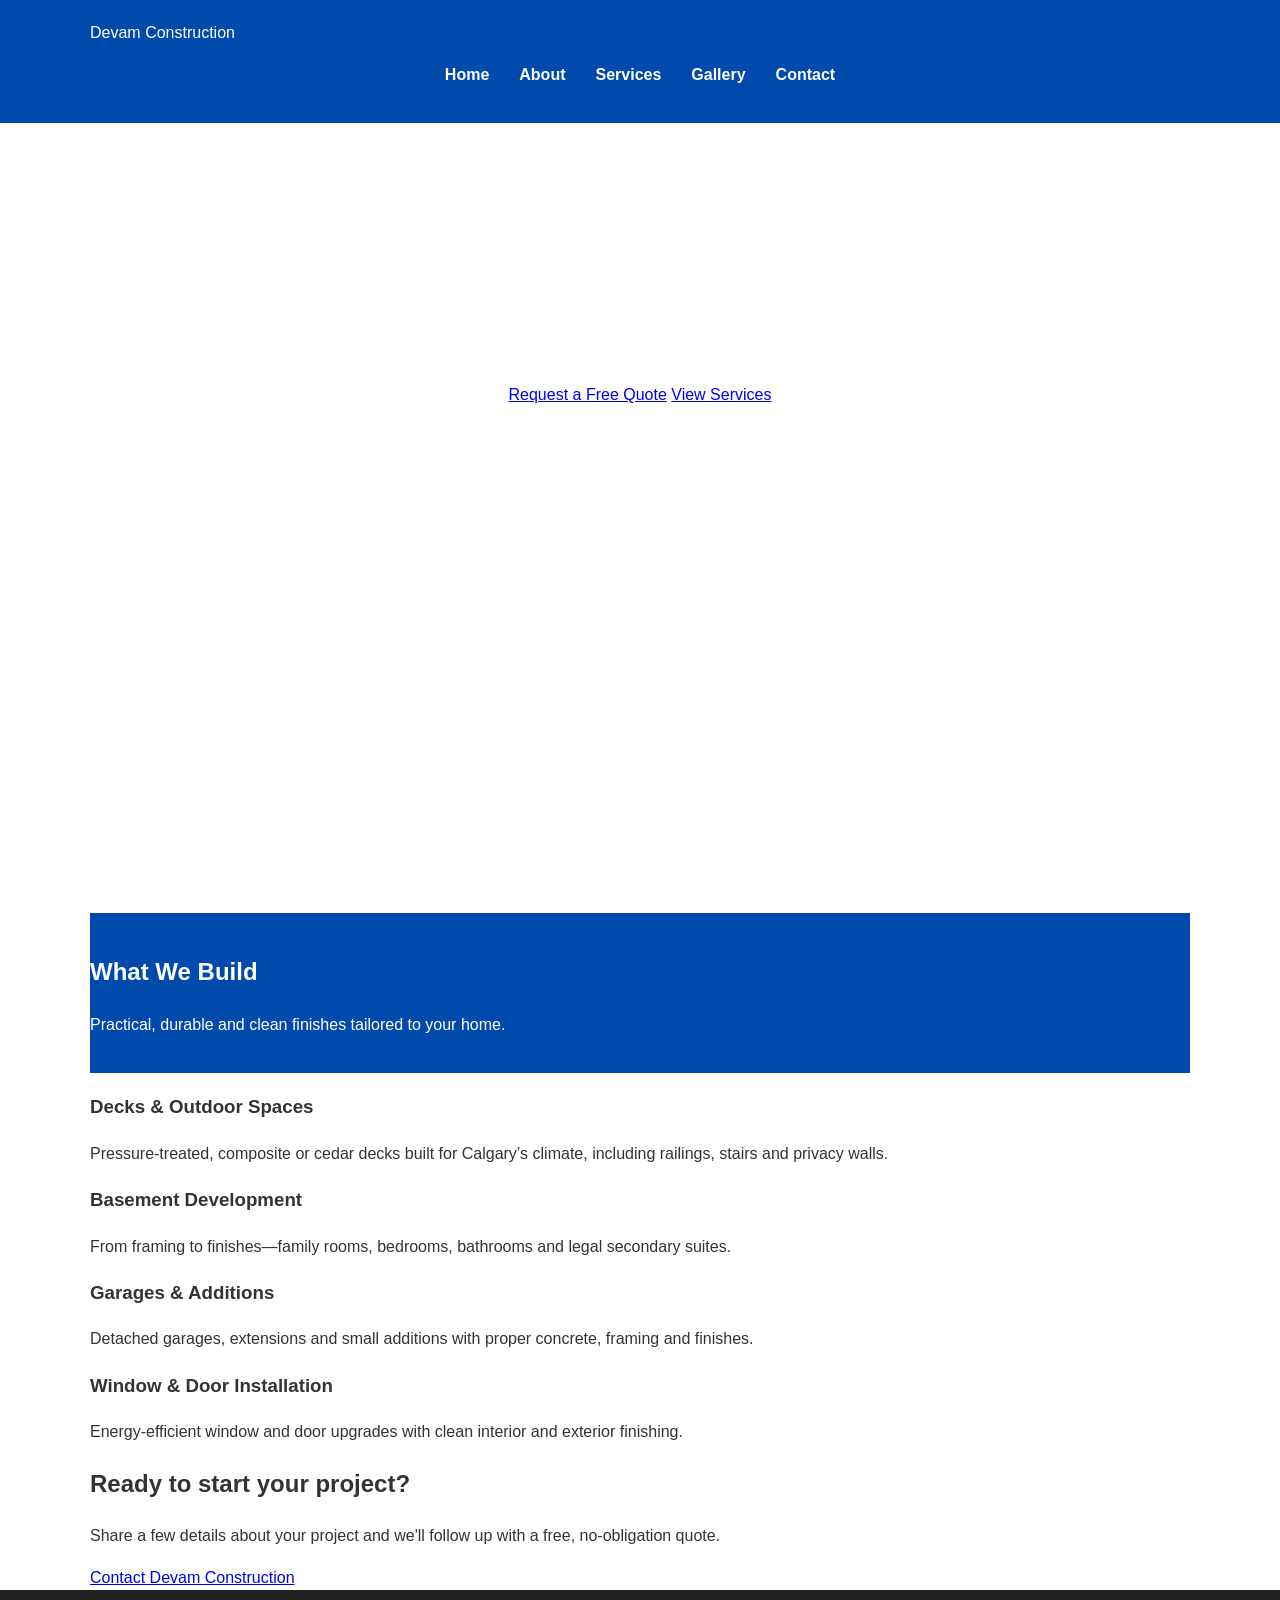
==== docs/index.html @ 0bba7be3 "Update index.html" ====
<!DOCTYPE html>
<html lang="en">
<head>
    <meta charset="UTF-8">
    <meta name="viewport" content="width=device-width, initial-scale=1.0">
    <title>Devam Construction - Calgary Renovations</title>
    <link rel="stylesheet" href="style.css">
</head>
<body>
<header class="site-header">
    <div class="container nav-container">
        <div class="logo">
            <span class="logo-main">Devam</span>
            <span class="logo-sub">Construction</span>
        </div>
        <nav>
            <ul class="nav-links">
                <li><a href="index.html" class="active">Home</a></li>
                <li><a href="about/index.html">About</a></li>
                <li><a href="services/index.html">Services</a></li>
                <li><a href="gallery.html">Gallery</a></li>
                <li><a href="contact.html" class="btn-nav">Contact</a></li>
            </ul>
        </nav>
    </div>
</header>

<main>
    <!-- Hero -->
    <section class="hero">
        <div class="container hero-grid">
            <div class="hero-text">
                <h1>Quality Construction & Renovations in Calgary</h1>
                <p>
                    Devam Construction is a Calgary-based team of skilled professionals
                    specializing in decks, garages, basements, window installation and
                    full home renovations.
                </p>
                <div class="hero-actions">
                    <a href="contact.html" class="btn-primary">Request a Free Quote</a>
                    <a href="services/index.html" class="btn-secondary">View Services</a>
                </div>
                <ul class="hero-highlights">
                    <li>Licensed & insured</li>
                    <li>Residential & light commercial</li>
                    <li>Serving Calgary and surrounding areas</li>
                </ul>
            </div>
            <div class="hero-card">
                <h2>Calgary Renovation Specialists</h2>
                <p>
                    From concept to completion, we focus on workmanship, clear
                    communication and clean job sites.
                </p>
                <div class="hero-stat-row">
                    <div class="hero-stat">
                        <span class="stat-number">10+</span>
                        <span class="stat-label">Years experience*</span>
                    </div>
                    <div class="hero-stat">
                        <span class="stat-number">Decks</span>
                        <span class="stat-label">Custom builds</span>
                    </div>
                    <div class="hero-stat">
                        <span class="stat-number">Basements</span>
                        <span class="stat-label">Finished & legal suites</span>
                    </div>
                </div>
                <p class="hero-note">*Combined team experience</p>
            </div>
        </div>
    </section>

    <!-- Services preview -->
    <section class="section">
        <div class="container">
            <header class="section-header">
                <h2>What We Build</h2>
                <p>Practical, durable and clean finishes tailored to your home.</p>
            </header>

            <div class="card-grid">
                <article class="card">
                    <h3>Decks & Outdoor Spaces</h3>
                    <p>
                        Pressure-treated, composite or cedar decks built for Calgary’s
                        climate, including railings, stairs and privacy walls.
                    </p>
                </article>

                <article class="card">
                    <h3>Basement Development</h3>
                    <p>
                        From framing to finishes—family rooms, bedrooms, bathrooms and
                        legal secondary suites.
                    </p>
                </article>

                <article class="card">
                    <h3>Garages & Additions</h3>
                    <p>
                        Detached garages, extensions and small additions with proper
                        concrete, framing and finishes.
                    </p>
                </article>

                <article class="card">
                    <h3>Window & Door Installation</h3>
                    <p>
                        Energy-efficient window and door upgrades with clean interior and
                        exterior finishing.
                    </p>
                </article>
            </div>
        </div>
    </section>

    <!-- Call to action -->
    <section class="section section-accent">
        <div class="container cta-row">
            <div>
                <h2>Ready to start your project?</h2>
                <p>
                    Share a few details about your project and we&apos;ll follow up with
                    a free, no-obligation quote.
                </p>
            </div>
            <a href="contact.html" class="btn-primary">Contact Devam Construction</a>
        </div>
    </section>
</main>

<footer class="site-footer">
    <div class="container footer-gri
---- docs/style.css ----
/* General styles */
body {
    font-family: Arial, sans-serif;
    margin: 0;
    padding: 0;
    line-height: 1.6;
    color: #333;
}

.container {
    width: 90%;
    max-width: 1100px;
    margin: 0 auto;
}

/* Header */
header {
    background: #004aad;
    color: white;
    padding: 20px 0;
}

header h1 {
    margin: 0;
    text-align: center;
}

nav ul {
    list-style: none;
    display: flex;
    justify-content: center;
    padding: 0;
}

nav ul li {
    margin: 0 15px;
}

nav ul li a {
    color: white;
    text-decoration: none;
    font-weight: bold;
}

nav ul li a:hover {
    text-decoration: underline;
}

/* Hero Section */
.hero {
    background: url('https://images.unsplash.com/photo-1598887142487-d7e34c3c1c25?auto=format&fit=crop&w=1470&q=80') no-repeat center center/cover;
    color: white;
    padding: 100px 0;
    text-align: center;
}

.hero h2 {
    font-size: 2.5em;
    margin-bottom: 20px;
}

.hero p {
    font-size: 1.2em;
}

/* Services */
.services {
    background: #f4f4f4;
    padding: 60px 0;
}

.services h2 {
    text-align: center;
    margin-bottom: 40px;
}

.service-list {
    display: grid;
    grid-template-columns: repeat(auto-fit, minmax(220px, 1fr));
    gap: 20px;
}

.service {
    background: white;
    padding: 20px;
    border-radius: 5px;
    text-align: center;
    box-shadow: 0px 3px 6px rgba(0,0,0,0.1);
}

/* About */
.about {
    padding: 60px 0;
}

.about h2 {
    text-align: center;
    margin-bottom: 20px;
}

.about p {
    text-align: center;
    max-width: 800px;
    margin: 0 auto;
}

/* Contact */
.contact {
    background: #004aad;
    color: white;
    padding: 60px 0;
    text-align: center;
}

.contact h2 {
    margin-bottom: 20px;
}

/* Footer */
footer {
    background: #222;
    color: white;
    text-align: center;
    padding: 20px 0;
}

/* Responsive */
@media(max-width: 768px){
    nav ul {
        flex-direction: column;
    }

    .hero h2 {
        font-size: 2em;
    }
}/* ===== Gallery Slider ===== */
.slider {
    position: relative;
    max-width: 900px;
    margin: 20px auto 40px;
    overflow: hidden;
    border-radius: 10px;
    box-shadow: 0 4px 12px rgba(0,0,0,0.1);
    background: #000;
}

.slides {
    position: relative;
}

.slide {
    display: none;
    text-align: center;
}

.slide.active {
    display: block;
}

.slide img {
    width: 100%;
    height: auto;
    display: block;
}

.caption {
    padding: 10px 15px 15px;
    background: #fff;
    font-size: 0.95rem;
}

.slider-btn {
    position: absolute;
    top: 50%;
    transform: translateY(-50%);
    border: none;
    background: rgba(0,0,0,0.4);
    color: #fff;
    font-size: 24px;
    padding: 8px 12px;
    cursor: pointer;
    border-radius: 50%;
}

.slider-btn:hover {
    background: rgba(0,0,0,0.7);
}

.slider-btn.prev {
    left: 10px;
}

.slider-btn.next {
    right: 10px;
}

.slider-dots {
    text-align: center;
    margin-top: 12px;
}

.dot {
    display: inline-block;
    width: 10px;
    height: 10px;
    margin: 0 4px;
    border-radius: 50%;
    background: #ccc;
    cursor: pointer;
}

.dot.active {
    background: #333;
}
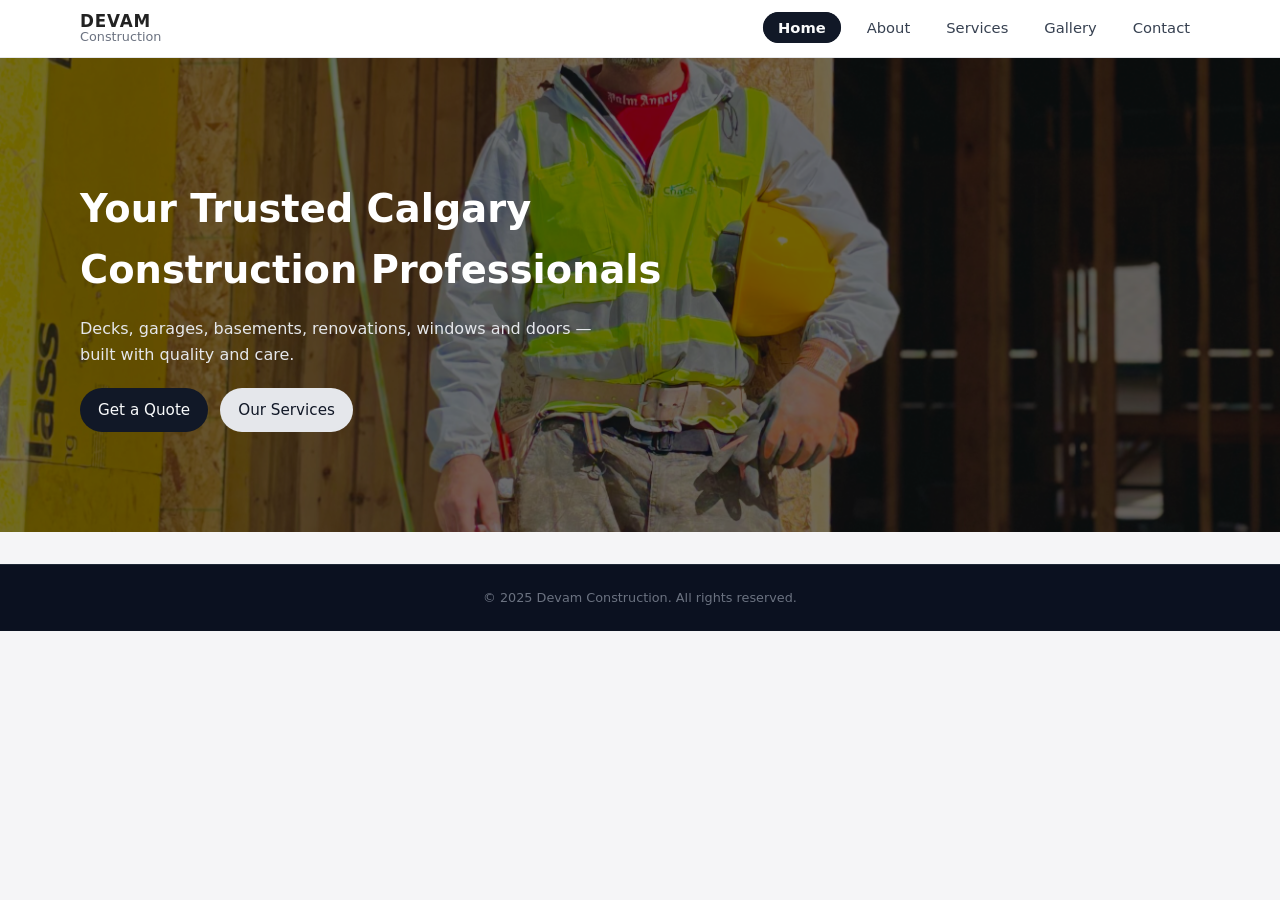
==== commit 9c150f91: "Update index.html" ====
--- a/docs/index.html
+++ b/docs/index.html
@@ -3,132 +3,55 @@
 <head>
     <meta charset="UTF-8">
     <meta name="viewport" content="width=device-width, initial-scale=1.0">
-    <title>Devam Construction - Calgary Renovations</title>
+    <title>Devam Construction | Decks, Garages, Basements & Renovations in Calgary</title>
+
+    <meta name="title" content="Devam Construction | Decks, Garages, Basements & Renovations in Calgary">
+    <meta name="description" content="Devam Construction offers professional deck building, garage construction, basement development, home renovations, and window installations in Calgary, Alberta. Quality workmanship you can trust.">
+    <meta name="keywords" content="construction Calgary, deck builder Calgary, garage builder Calgary, basement development Calgary, home renovation Calgary, window installation Calgary">
+    <meta name="author" content="Devam Construction">
+
     <link rel="stylesheet" href="style.css">
 </head>
+
 <body>
+
 <header class="site-header">
     <div class="container nav-container">
         <div class="logo">
             <span class="logo-main">Devam</span>
             <span class="logo-sub">Construction</span>
         </div>
+
         <nav>
             <ul class="nav-links">
-                <li><a href="index.html" class="active">Home</a></li>
+                <li><a href="index.html" class="active btn-nav">Home</a></li>
                 <li><a href="about/index.html">About</a></li>
                 <li><a href="services/index.html">Services</a></li>
                 <li><a href="gallery.html">Gallery</a></li>
-                <li><a href="contact.html" class="btn-nav">Contact</a></li>
+                <li><a href="contact.html">Contact</a></li>
             </ul>
         </nav>
     </div>
 </header>
 
-<main>
-    <!-- Hero -->
-    <section class="hero">
-        <div class="container hero-grid">
-            <div class="hero-text">
-                <h1>Quality Construction & Renovations in Calgary</h1>
-                <p>
-                    Devam Construction is a Calgary-based team of skilled professionals
-                    specializing in decks, garages, basements, window installation and
-                    full home renovations.
-                </p>
-                <div class="hero-actions">
-                    <a href="contact.html" class="btn-primary">Request a Free Quote</a>
-                    <a href="services/index.html" class="btn-secondary">View Services</a>
-                </div>
-                <ul class="hero-highlights">
-                    <li>Licensed & insured</li>
-                    <li>Residential & light commercial</li>
-                    <li>Serving Calgary and surrounding areas</li>
-                </ul>
-            </div>
-            <div class="hero-card">
-                <h2>Calgary Renovation Specialists</h2>
-                <p>
-                    From concept to completion, we focus on workmanship, clear
-                    communication and clean job sites.
-                </p>
-                <div class="hero-stat-row">
-                    <div class="hero-stat">
-                        <span class="stat-number">10+</span>
-                        <span class="stat-label">Years experience*</span>
-                    </div>
-                    <div class="hero-stat">
-                        <span class="stat-number">Decks</span>
-                        <span class="stat-label">Custom builds</span>
-                    </div>
-                    <div class="hero-stat">
-                        <span class="stat-number">Basements</span>
-                        <span class="stat-label">Finished & legal suites</span>
-                    </div>
-                </div>
-                <p class="hero-note">*Combined team experience</p>
+<section class="hero">
+    <div class="container hero-grid">
+        <div class="hero-text">
+            <h1>Your Trusted Calgary Construction Professionals</h1>
+            <p>Decks, garages, basements, renovations, windows and doors — built with quality and care.</p>
+            <div class="hero-actions">
+                <a class="btn-primary" href="contact.html">Get a Quote</a>
+                <a class="btn-secondary" href="services/index.html">Our Services</a>
             </div>
         </div>
-    </section>
-
-    <!-- Services preview -->
-    <section class="section">
-        <div class="container">
-            <header class="section-header">
-                <h2>What We Build</h2>
-                <p>Practical, durable and clean finishes tailored to your home.</p>
-            </header>
-
-            <div class="card-grid">
-                <article class="card">
-                    <h3>Decks & Outdoor Spaces</h3>
-                    <p>
-                        Pressure-treated, composite or cedar decks built for Calgary’s
-                        climate, including railings, stairs and privacy walls.
-                    </p>
-                </article>
-
-                <article class="card">
-                    <h3>Basement Development</h3>
-                    <p>
-                        From framing to finishes—family rooms, bedrooms, bathrooms and
-                        legal secondary suites.
-                    </p>
-                </article>
-
-                <article class="card">
-                    <h3>Garages & Additions</h3>
-                    <p>
-                        Detached garages, extensions and small additions with proper
-                        concrete, framing and finishes.
-                    </p>
-                </article>
-
-                <article class="card">
-                    <h3>Window & Door Installation</h3>
-                    <p>
-                        Energy-efficient window and door upgrades with clean interior and
-                        exterior finishing.
-                    </p>
-                </article>
-            </div>
-        </div>
-    </section>
-
-    <!-- Call to action -->
-    <section class="section section-accent">
-        <div class="container cta-row">
-            <div>
-                <h2>Ready to start your project?</h2>
-                <p>
-                    Share a few details about your project and we&apos;ll follow up with
-                    a free, no-obligation quote.
-                </p>
-            </div>
-            <a href="contact.html" class="btn-primary">Contact Devam Construction</a>
-        </div>
-    </section>
-</main>
+    </div>
+</section>
 
 <footer class="site-footer">
-    <div class="container footer-gri
+    <div class="footer-bottom">
+        <p>&copy; 2025 Devam Construction. All rights reserved.</p>
+    </div>
+</footer>
+
+</body>
+</html>
--- a/docs/style.css
+++ b/docs/style.css
@@ -1,146 +1,409 @@
-/* General styles */
+/* ===== Base ===== */
+*,
+*::before,
+*::after {
+    box-sizing: border-box;
+}
+
 body {
-    font-family: Arial, sans-serif;
     margin: 0;
+    font-family: system-ui, -apple-system, BlinkMacSystemFont, "Segoe UI", sans-serif;
+    color: #222;
+    background: #f5f5f7;
+    line-height: 1.6;
+}
+
+img {
+    max-width: 100%;
+    display: block;
+}
+
+a {
+    color: inherit;
+    text-decoration: none;
+}
+
+h1, h2, h3, h4 {
+    margin-top: 0;
+    color: #111827;
+}
+
+/* ===== Layout ===== */
+.container {
+    width: min(1120px, 100% - 32px);
+    margin: 0 auto;
+}
+
+.section {
+    padding: 56px 0;
+    background: #f2f2f5; /* light grey professional background */
+}
+
+.section-accent {
+    background: #0f172a;
+    color: #f9fafb;
+}
+
+.section-header {
+    text-align: center;
+    margin-bottom: 32px;
+}
+
+.section-header h1,
+.section-header h2 {
+    margin-bottom: 8px;
+}
+
+.section-header p {
+    color: #4b5563;
+}
+
+/* ===== Header / Nav ===== */
+.site-header {
+    background: #ffffff;
+    border-bottom: 1px solid #e5e7eb;
+    position: sticky;
+    top: 0;
+    z-index: 20;
+}
+
+.nav-container {
+    display: flex;
+    align-items: center;
+    justify-content: space-between;
+    padding: 12px 0;
+}
+
+.logo {
+    display: flex;
+    flex-direction: column;
+    line-height: 1.1;
+}
+
+.logo-main {
+    font-weight: 700;
+    letter-spacing: 0.05em;
+    text-transform: uppercase;
+    font-size: 1.05rem;
+}
+
+.logo-sub {
+    font-size: 0.8rem;
+    color: #6b7280;
+}
+
+.nav-links {
+    list-style: none;
+    display: flex;
+    gap: 16px;
     padding: 0;
-    line-height: 1.6;
-    color: #333;
-}
-
-.container {
-    width: 90%;
-    max-width: 1100px;
-    margin: 0 auto;
-}
-
-/* Header */
-header {
-    background: #004aad;
-    color: white;
-    padding: 20px 0;
-}
-
-header h1 {
     margin: 0;
-    text-align: center;
-}
-
-nav ul {
+    align-items: center;
+}
+
+.nav-links a {
+    padding: 6px 10px;
+    border-radius: 999px;
+    font-size: 0.92rem;
+    color: #374151;
+}
+
+.nav-links a:hover {
+    background: #e5e7eb;
+}
+
+.nav-links a.active {
+    font-weight: 600;
+    background: #111827;
+    color: #f9fafb;
+}
+
+.btn-nav {
+    border: 1px solid #111827;
+    padding-inline: 14px !important;
+}
+
+/* ===== Buttons ===== */
+.btn-primary,
+.btn-secondary {
+    display: inline-flex;
+    align-items: center;
+    justify-content: center;
+    padding: 10px 18px;
+    border-radius: 999px;
+    font-size: 0.95rem;
+    font-weight: 500;
+    cursor: pointer;
+    border: none;
+}
+
+.btn-primary {
+    background: #111827;
+    color: #f9fafb;
+}
+
+.btn-primary:hover {
+    background: #0b1120;
+}
+
+.btn-secondary {
+    background: #e5e7eb;
+    color: #111827;
+}
+
+.btn-secondary:hover {
+    background: #d1d5db;
+}
+
+.full-width {
+    width: 100%;
+}
+
+/* ===== Hero with Background Image ===== */
+.hero {
+    padding: 120px 0 80px;
+    background-image: url("images/IMG_4483.jpeg"); /* your hero image */
+    background-size: cover;
+    background-position: center;
+    background-repeat: no-repeat;
+    position: relative;
+    color: #ffffff;
+}
+
+/* dark overlay for readability */
+.hero::before {
+    content: "";
+    position: absolute;
+    inset: 0;
+    background: rgba(0, 0, 0, 0.55);
+    z-index: 1;
+}
+
+.hero .container {
+    position: relative;
+    z-index: 2; /* keep content above overlay */
+}
+
+.hero-grid {
+    display: grid;
+    gap: 32px;
+    align-items: center;
+}
+
+.hero-text h1 {
+    font-size: clamp(1.9rem, 3vw, 2.4rem);
+    margin-bottom: 12px;
+    color: #ffffff;
+}
+
+.hero-text p {
+    color: #e5e7eb;
+    max-width: 34rem;
+}
+
+.hero-actions {
+    display: flex;
+    flex-wrap: wrap;
+    gap: 12px;
+    margin: 20px 0;
+}
+
+.hero-highlights {
     list-style: none;
-    display: flex;
-    justify-content: center;
     padding: 0;
-}
-
-nav ul li {
-    margin: 0 15px;
-}
-
-nav ul li a {
-    color: white;
-    text-decoration: none;
-    font-weight: bold;
-}
-
-nav ul li a:hover {
-    text-decoration: underline;
-}
-
-/* Hero Section */
-.hero {
-    background: url('https://images.unsplash.com/photo-1598887142487-d7e34c3c1c25?auto=format&fit=crop&w=1470&q=80') no-repeat center center/cover;
-    color: white;
-    padding: 100px 0;
-    text-align: center;
-}
-
-.hero h2 {
-    font-size: 2.5em;
-    margin-bottom: 20px;
-}
-
-.hero p {
-    font-size: 1.2em;
-}
-
-/* Services */
-.services {
-    background: #f4f4f4;
-    padding: 60px 0;
-}
-
-.services h2 {
-    text-align: center;
-    margin-bottom: 40px;
-}
-
-.service-list {
-    display: grid;
-    grid-template-columns: repeat(auto-fit, minmax(220px, 1fr));
+    margin: 0;
+    display: flex;
+    flex-wrap: wrap;
+    gap: 12px;
+    font-size: 0.9rem;
+    color: #e5e7eb;
+}
+
+.hero-highlights li {
+    padding: 6px 10px;
+    background: rgba(15, 23, 42, 0.6);
+    border-radius: 999px;
+}
+
+.hero-card {
+    background: rgba(255, 255, 255, 0.96);
+    border-radius: 16px;
+    padding: 20px 22px;
+    box-shadow: 0 18px 45px rgba(15, 23, 42, 0.35);
+    border: 1px solid #e5e7eb;
+}
+
+.hero-card h2 {
+    font-size: 1.2rem;
+    margin-bottom: 8px;
+}
+
+.hero-card p {
+    color: #4b5563;
+}
+
+.hero-stat-row {
+    display: flex;
+    gap: 16px;
+    margin: 20px 0 8px;
+    flex-wrap: wrap;
+}
+
+.hero-stat {
+    flex: 1;
+    min-width: 90px;
+}
+
+.stat-number {
+    display: block;
+    font-weight: 700;
+    font-size: 1rem;
+}
+
+.stat-label {
+    display: block;
+    font-size: 0.8rem;
+    color: #6b7280;
+}
+
+.hero-note {
+    font-size: 0.75rem;
+    color: #9ca3af;
+}
+
+/* ===== Cards / Grids ===== */
+.card-grid {
+    display: grid;
+    grid-template-columns: repeat(auto-fit, minmax(230px, 1fr));
     gap: 20px;
 }
 
-.service {
-    background: white;
-    padding: 20px;
-    border-radius: 5px;
-    text-align: center;
-    box-shadow: 0px 3px 6px rgba(0,0,0,0.1);
-}
-
-/* About */
-.about {
-    padding: 60px 0;
-}
-
-.about h2 {
-    text-align: center;
-    margin-bottom: 20px;
-}
-
-.about p {
-    text-align: center;
-    max-width: 800px;
-    margin: 0 auto;
-}
-
-/* Contact */
-.contact {
-    background: #004aad;
-    color: white;
-    padding: 60px 0;
-    text-align: center;
-}
-
-.contact h2 {
-    margin-bottom: 20px;
-}
-
-/* Footer */
-footer {
-    background: #222;
-    color: white;
-    text-align: center;
-    padding: 20px 0;
-}
-
-/* Responsive */
-@media(max-width: 768px){
-    nav ul {
-        flex-direction: column;
-    }
-
-    .hero h2 {
-        font-size: 2em;
-    }
-}/* ===== Gallery Slider ===== */
+.card {
+    background: #ffffff;
+    border-radius: 14px;
+    padding: 18px 18px 20px;
+    border: 1px solid #e5e7eb;
+    box-shadow: 0 8px 20px rgba(15, 23, 42, 0.06);
+}
+
+.card h3 {
+    margin-bottom: 8px;
+}
+
+.card p {
+    font-size: 0.95rem;
+    color: #4b5563;
+}
+
+/* ===== Two-column layout ===== */
+.two-column {
+    display: grid;
+    gap: 28px;
+    align-items: flex-start;
+}
+
+.info-card {
+    background: #ffffff;
+    border-radius: 14px;
+    padding: 18px 18px 20px;
+    border: 1px solid #e5e7eb;
+    box-shadow: 0 8px 20px rgba(15, 23, 42, 0.06);
+}
+
+.info-list {
+    list-style: none;
+    padding: 0;
+    margin: 0 0 16px;
+    font-size: 0.95rem;
+    color: #4b5563;
+}
+
+.info-list li {
+    margin-bottom: 6px;
+}
+
+.info-text {
+    font-size: 0.95rem;
+    color: #4b5563;
+}
+
+.info-text.small {
+    font-size: 0.85rem;
+    color: #6b7280;
+}
+
+/* ===== Lists ===== */
+.list-check {
+    list-style: none;
+    padding-left: 0;
+}
+
+.list-check li {
+    position: relative;
+    padding-left: 20px;
+    margin-bottom: 6px;
+    font-size: 0.95rem;
+    color: #374151;
+}
+
+.list-check li::before {
+    content: "✓";
+    position: absolute;
+    left: 0;
+    top: 0;
+    color: #16a34a;
+    font-size: 0.9rem;
+}
+
+/* ===== CTA section ===== */
+.cta-row {
+    display: flex;
+    align-items: center;
+    justify-content: space-between;
+    gap: 16px;
+    flex-wrap: wrap;
+}
+
+.section-accent p {
+    color: #cbd5f5;
+}
+
+/* ===== Contact form ===== */
+.contact-form {
+    display: grid;
+    gap: 12px;
+}
+
+.contact-form label {
+    font-size: 0.9rem;
+    display: grid;
+    gap: 4px;
+}
+
+.contact-form input,
+.contact-form select,
+.contact-form textarea {
+    padding: 8px 10px;
+    border-radius: 8px;
+    border: 1px solid #d1d5db;
+    font: inherit;
+}
+
+.contact-form input:focus,
+.contact-form select:focus,
+.contact-form textarea:focus {
+    outline: 2px solid #111827;
+    outline-offset: 1px;
+}
+
+/* ===== Slider (no longer used, safe to keep) ===== */
 .slider {
     position: relative;
     max-width: 900px;
-    margin: 20px auto 40px;
+    margin: 12px auto 24px;
     overflow: hidden;
-    border-radius: 10px;
-    box-shadow: 0 4px 12px rgba(0,0,0,0.1);
+    border-radius: 16px;
+    box-shadow: 0 18px 45px rgba(15, 23, 42, 0.2);
     background: #000;
 }
 
@@ -160,13 +423,13 @@
 .slide img {
     width: 100%;
     height: auto;
-    display: block;
 }
 
 .caption {
-    padding: 10px 15px 15px;
-    background: #fff;
-    font-size: 0.95rem;
+    padding: 10px 14px 14px;
+    background: #ffffff;
+    font-size: 0.9rem;
+    color: #374151;
 }
 
 .slider-btn {
@@ -174,16 +437,16 @@
     top: 50%;
     transform: translateY(-50%);
     border: none;
-    background: rgba(0,0,0,0.4);
-    color: #fff;
-    font-size: 24px;
+    background: rgba(0, 0, 0, 0.4);
+    color: #ffffff;
+    font-size: 22px;
     padding: 8px 12px;
     cursor: pointer;
-    border-radius: 50%;
+    border-radius: 999px;
 }
 
 .slider-btn:hover {
-    background: rgba(0,0,0,0.7);
+    background: rgba(0, 0, 0, 0.7);
 }
 
 .slider-btn.prev {
@@ -196,20 +459,104 @@
 
 .slider-dots {
     text-align: center;
-    margin-top: 12px;
+    margin: 10px 0 4px;
 }
 
 .dot {
     display: inline-block;
-    width: 10px;
-    height: 10px;
-    margin: 0 4px;
+    width: 9px;
+    height: 9px;
+    margin: 0 3px;
     border-radius: 50%;
-    background: #ccc;
+    background: #d1d5db;
     cursor: pointer;
 }
 
 .dot.active {
-    background: #333;
-}
-
+    background: #111827;
+}
+
+/* ===== Gallery Grid ===== */
+.gallery-grid {
+    display: grid;
+    grid-template-columns: repeat(auto-fit, minmax(230px, 1fr));
+    gap: 20px;
+    margin-top: 16px;
+}
+
+.gallery-item {
+    background: #ffffff;
+    border-radius: 14px;
+    overflow: hidden;
+    border: 1px solid #e5e7eb;
+    box-shadow: 0 8px 20px rgba(15, 23, 42, 0.06);
+}
+
+.gallery-item img {
+    width: 100%;
+    height: auto;
+    display: block;
+}
+
+.gallery-item .caption {
+    padding: 10px 14px 14px;
+    font-size: 0.9rem;
+    color: #374151;
+}
+
+/* ===== Footer ===== */
+.site-footer {
+    margin-top: 32px;
+    background: #0b1120;
+    color: #e5e7eb;
+}
+
+.footer-grid {
+    padding: 24px 0 12px;
+    display: grid;
+    gap: 20px;
+}
+
+.footer-logo .logo-main {
+    color: #f9fafb;
+}
+
+.footer-text {
+    font-size: 0.9rem;
+    color: #9ca3af;
+}
+
+.footer-bottom {
+    border-top: 1px solid #1f2937;
+    padding: 10px 0;
+    text-align: center;
+    font-size: 0.8rem;
+    color: #6b7280;
+}
+
+/* ===== Responsive ===== */
+@media (min-width: 768px) {
+    .hero-grid {
+        grid-template-columns: minmax(0, 2fr) minmax(0, 1.6fr);
+    }
+
+    .two-column {
+        grid-template-columns: minmax(0, 3fr) minmax(0, 2fr);
+    }
+
+    .footer-grid {
+        grid-template-columns: repeat(3, minmax(0, 1fr));
+    }
+}
+
+@media (max-width: 720px) {
+    .nav-links {
+        flex-wrap: wrap;
+        justify-content: flex-end;
+    }
+
+    .hero {
+        padding-top: 80px; /* a bit smaller on mobile but still tall */
+        padding-bottom: 60px;
+    }
+}
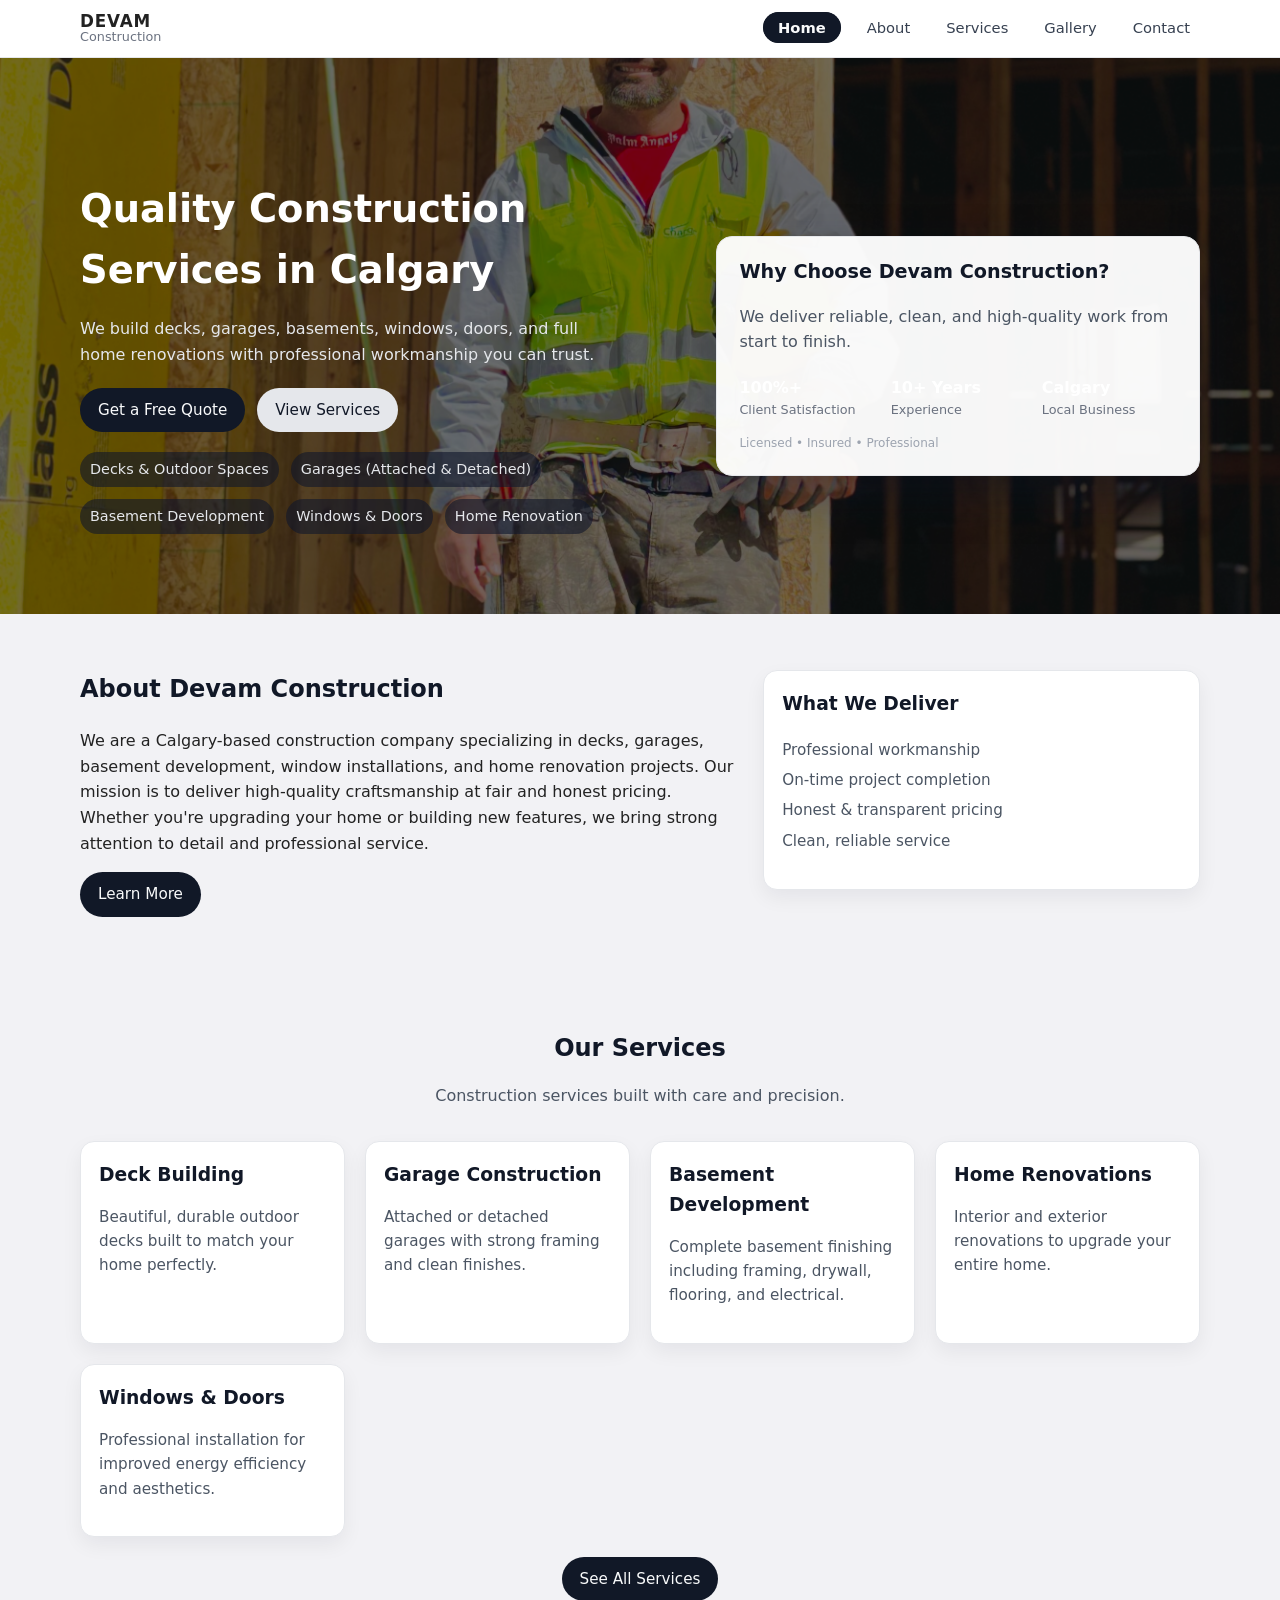
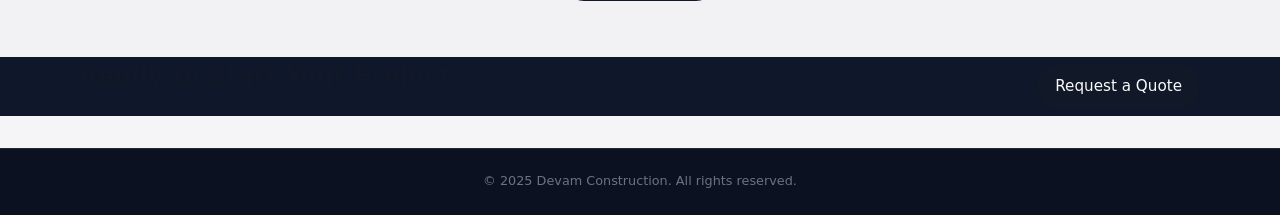
==== commit 3837d02e: "Update index.html" ====
--- a/docs/index.html
+++ b/docs/index.html
@@ -3,11 +3,12 @@
 <head>
     <meta charset="UTF-8">
     <meta name="viewport" content="width=device-width, initial-scale=1.0">
-    <title>Devam Construction | Decks, Garages, Basements & Renovations in Calgary</title>
+    <title>Devam Construction | Calgary Decks, Garages, Basements & Renovations</title>
 
-    <meta name="title" content="Devam Construction | Decks, Garages, Basements & Renovations in Calgary">
-    <meta name="description" content="Devam Construction offers professional deck building, garage construction, basement development, home renovations, and window installations in Calgary, Alberta. Quality workmanship you can trust.">
-    <meta name="keywords" content="construction Calgary, deck builder Calgary, garage builder Calgary, basement development Calgary, home renovation Calgary, window installation Calgary">
+    <!-- SEO Meta Tags -->
+    <meta name="title" content="Devam Construction | Calgary Decks, Garages, Basements & Renovations">
+    <meta name="description" content="Devam Construction provides professional construction services in Calgary including deck building, garage construction, basement finishing, home renovations, and window installation. Quality workmanship with honest pricing.">
+    <meta name="keywords" content="construction Calgary, deck builder Calgary, garage builder Calgary, basement development Calgary, home renovation Calgary, window installation Calgary, contractor Calgary">
     <meta name="author" content="Devam Construction">
 
     <link rel="stylesheet" href="style.css">
@@ -15,6 +16,7 @@
 
 <body>
 
+<!-- HEADER -->
 <header class="site-header">
     <div class="container nav-container">
         <div class="logo">
@@ -34,19 +36,121 @@
     </div>
 </header>
 
+<!-- HERO SECTION -->
 <section class="hero">
     <div class="container hero-grid">
         <div class="hero-text">
-            <h1>Your Trusted Calgary Construction Professionals</h1>
-            <p>Decks, garages, basements, renovations, windows and doors — built with quality and care.</p>
+            <h1>Quality Construction Services in Calgary</h1>
+            <p>We build decks, garages, basements, windows, doors, and full home renovations with professional workmanship you can trust.</p>
             <div class="hero-actions">
-                <a class="btn-primary" href="contact.html">Get a Quote</a>
-                <a class="btn-secondary" href="services/index.html">Our Services</a>
+                <a class="btn-primary" href="contact.html">Get a Free Quote</a>
+                <a class="btn-secondary" href="services/index.html">View Services</a>
             </div>
+
+            <ul class="hero-highlights">
+                <li>Decks & Outdoor Spaces</li>
+                <li>Garages (Attached & Detached)</li>
+                <li>Basement Development</li>
+                <li>Windows & Doors</li>
+                <li>Home Renovation</li>
+            </ul>
+        </div>
+
+        <div class="hero-card">
+            <h2>Why Choose Devam Construction?</h2>
+            <p>We deliver reliable, clean, and high-quality work from start to finish.</p>
+
+            <div class="hero-stat-row">
+                <div class="hero-stat">
+                    <span class="stat-number">100%+</span>
+                    <span class="stat-label">Client Satisfaction</span>
+                </div>
+                <div class="hero-stat">
+                    <span class="stat-number">10+ Years</span>
+                    <span class="stat-label">Experience</span>
+                </div>
+                <div class="hero-stat">
+                    <span class="stat-number">Calgary</span>
+                    <span class="stat-label">Local Business</span>
+                </div>
+            </div>
+
+            <span class="hero-note">Licensed • Insured • Professional</span>
         </div>
     </div>
 </section>
 
+<!-- ABOUT PREVIEW -->
+<section class="section">
+    <div class="container two-column">
+        <div>
+            <h2>About Devam Construction</h2>
+            <p>We are a Calgary-based construction company specializing in decks, garages, basement development, window installations, and home renovation projects. Our mission is to deliver high-quality craftsmanship at fair and honest pricing. Whether you're upgrading your home or building new features, we bring strong attention to detail and professional service.</p>
+            <a class="btn-primary" href="about/index.html">Learn More</a>
+        </div>
+
+        <div class="info-card">
+            <h3>What We Deliver</h3>
+            <ul class="info-list">
+                <li>Professional workmanship</li>
+                <li>On-time project completion</li>
+                <li>Honest & transparent pricing</li>
+                <li>Clean, reliable service</li>
+            </ul>
+        </div>
+    </div>
+</section>
+
+<!-- SERVICES PREVIEW -->
+<section class="section">
+    <div class="container">
+        <header class="section-header">
+            <h2>Our Services</h2>
+            <p>Construction services built with care and precision.</p>
+        </header>
+
+        <div class="card-grid">
+            <div class="card">
+                <h3>Deck Building</h3>
+                <p>Beautiful, durable outdoor decks built to match your home perfectly.</p>
+            </div>
+
+            <div class="card">
+                <h3>Garage Construction</h3>
+                <p>Attached or detached garages with strong framing and clean finishes.</p>
+            </div>
+
+            <div class="card">
+                <h3>Basement Development</h3>
+                <p>Complete basement finishing including framing, drywall, flooring, and electrical.</p>
+            </div>
+
+            <div class="card">
+                <h3>Home Renovations</h3>
+                <p>Interior and exterior renovations to upgrade your entire home.</p>
+            </div>
+
+            <div class="card">
+                <h3>Windows & Doors</h3>
+                <p>Professional installation for improved energy efficiency and aesthetics.</p>
+            </div>
+        </div>
+
+        <div style="text-align:center; margin-top:20px;">
+            <a class="btn-primary" href="services/index.html">See All Services</a>
+        </div>
+    </div>
+</section>
+
+<!-- CALL TO ACTION -->
+<section class="section-accent">
+    <div class="container cta-row">
+        <h2>Ready to Start Your Project?</h2>
+        <a class="btn-primary" href="contact.html">Request a Quote</a>
+    </div>
+</section>
+
+<!-- FOOTER -->
 <footer class="site-footer">
     <div class="footer-bottom">
         <p>&copy; 2025 Devam Construction. All rights reserved.</p>
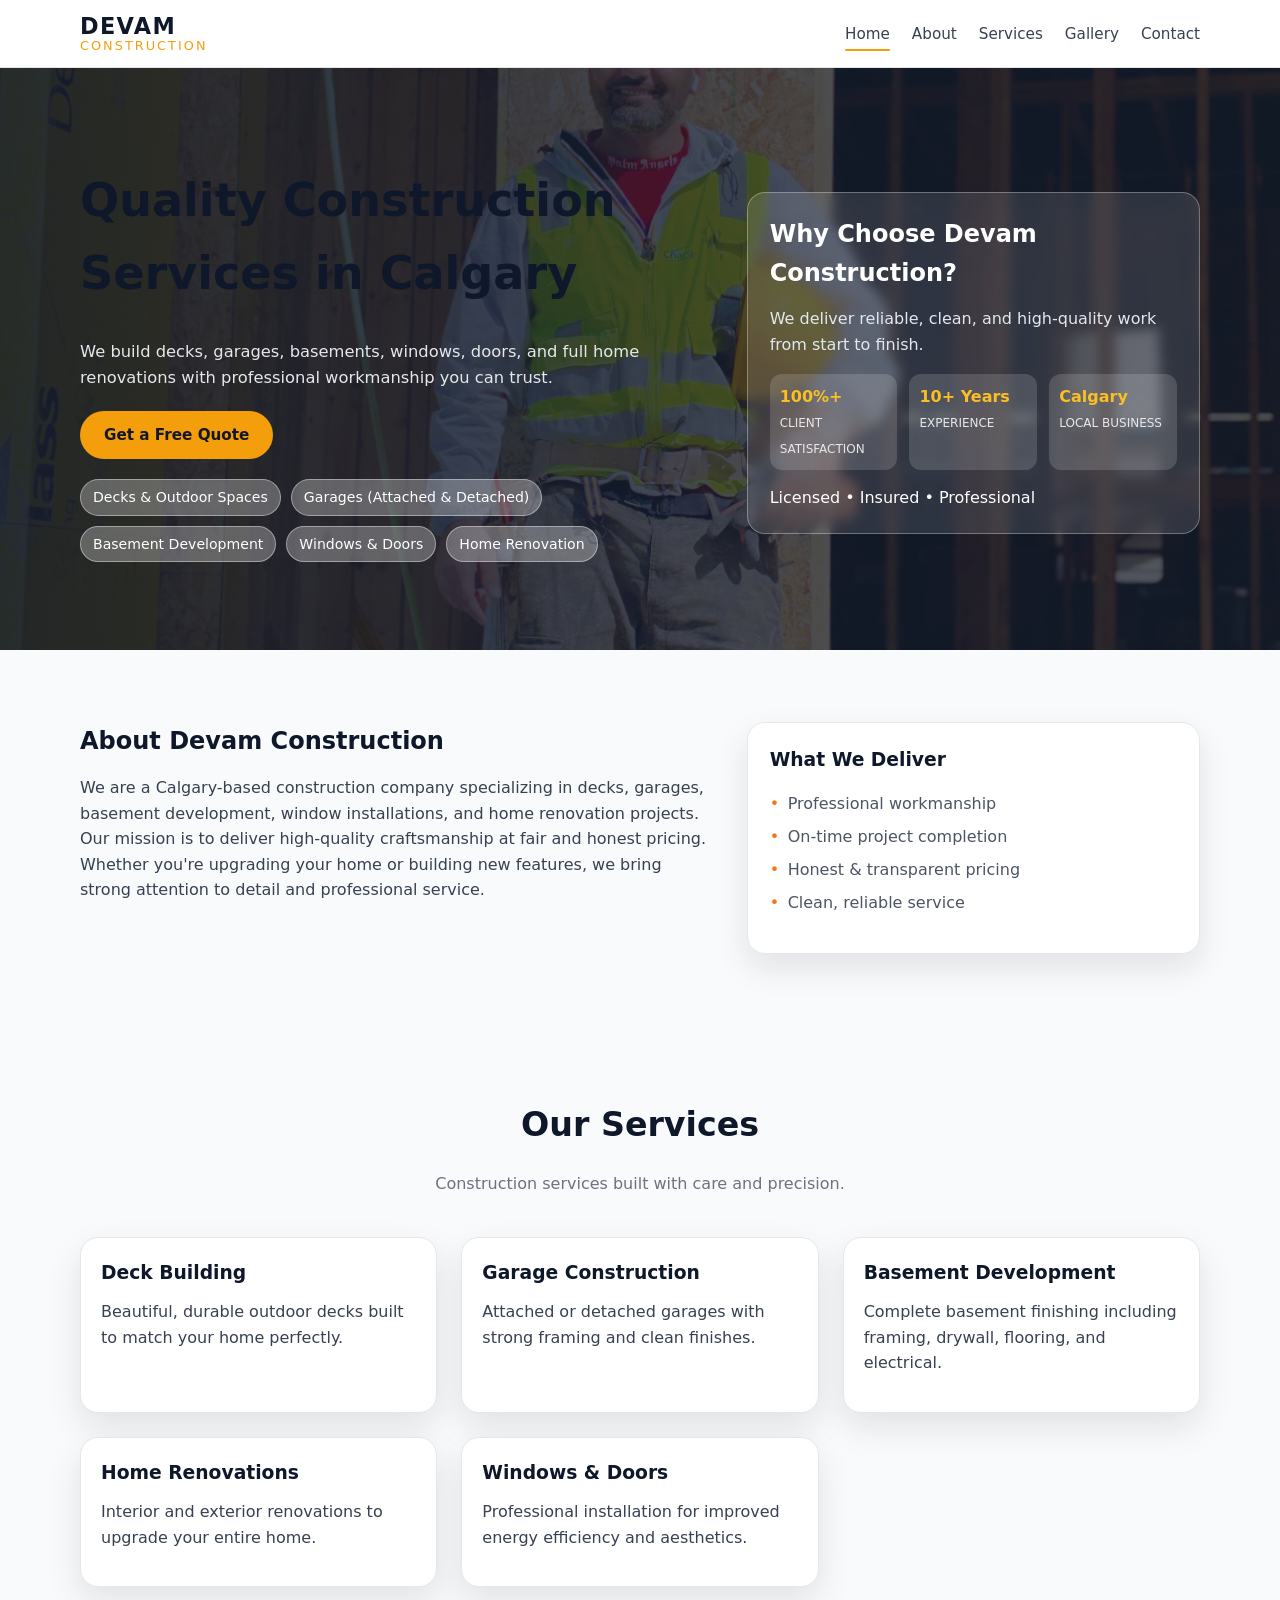
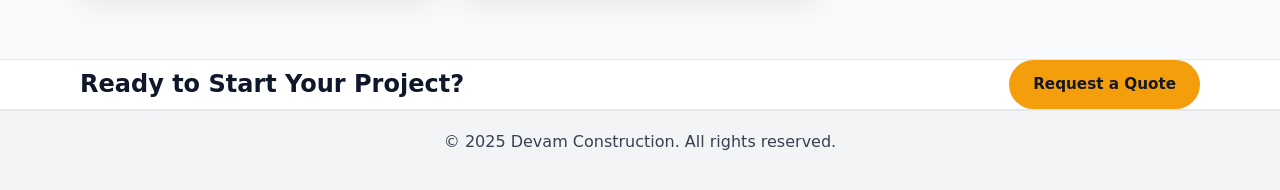
==== commit 44e68d03: "Update index.html" ====
--- a/docs/index.html
+++ b/docs/index.html
@@ -42,9 +42,10 @@
         <div class="hero-text">
             <h1>Quality Construction Services in Calgary</h1>
             <p>We build decks, garages, basements, windows, doors, and full home renovations with professional workmanship you can trust.</p>
+
+            <!-- ONLY ONE BUTTON REMAINS -->
             <div class="hero-actions">
                 <a class="btn-primary" href="contact.html">Get a Free Quote</a>
-                <a class="btn-secondary" href="services/index.html">View Services</a>
             </div>
 
             <ul class="hero-highlights">
@@ -86,7 +87,8 @@
         <div>
             <h2>About Devam Construction</h2>
             <p>We are a Calgary-based construction company specializing in decks, garages, basement development, window installations, and home renovation projects. Our mission is to deliver high-quality craftsmanship at fair and honest pricing. Whether you're upgrading your home or building new features, we bring strong attention to detail and professional service.</p>
-            <a class="btn-primary" href="about/index.html">Learn More</a>
+            
+            <!-- LEARN MORE BUTTON REMOVED -->
         </div>
 
         <div class="info-card">
@@ -136,9 +138,7 @@
             </div>
         </div>
 
-        <div style="text-align:center; margin-top:20px;">
-            <a class="btn-primary" href="services/index.html">See All Services</a>
-        </div>
+        <!-- REMOVED 'SEE ALL SERVICES' BUTTON -->
     </div>
 </section>
 
--- a/docs/style.css
+++ b/docs/style.css
@@ -1,15 +1,22 @@
-/* ===== Base ===== */
+/* ===========================
+   Base Reset & Typography
+=========================== */
+
 *,
 *::before,
 *::after {
     box-sizing: border-box;
 }
 
+html {
+    scroll-behavior: smooth;
+}
+
 body {
     margin: 0;
     font-family: system-ui, -apple-system, BlinkMacSystemFont, "Segoe UI", sans-serif;
-    color: #222;
-    background: #f5f5f7;
+    color: #0f172a;
+    background: #f9fafb;
     line-height: 1.6;
 }
 
@@ -24,54 +31,68 @@
 }
 
 h1, h2, h3, h4 {
-    margin-top: 0;
-    color: #111827;
-}
-
-/* ===== Layout ===== */
+    margin: 0 0 0.6em;
+    font-weight: 700;
+    color: #0f172a;
+}
+
+/* Make body text easy to read everywhere */
+p {
+    margin: 0 0 1em;
+    font-size: 1rem;
+    color: #374151;
+}
+
+li {
+    font-size: 1rem;
+    color: #374151;
+}
+
+/* ===========================
+   Layout Helpers
+=========================== */
+
 .container {
     width: min(1120px, 100% - 32px);
     margin: 0 auto;
 }
 
 .section {
-    padding: 56px 0;
-    background: #f2f2f5; /* light grey professional background */
-}
-
-.section-accent {
-    background: #0f172a;
-    color: #f9fafb;
+    padding: 72px 0;
 }
 
 .section-header {
     text-align: center;
-    margin-bottom: 32px;
-}
-
-.section-header h1,
+    margin-bottom: 40px;
+}
+
 .section-header h2 {
-    margin-bottom: 8px;
+    font-size: clamp(1.8rem, 2.6vw, 2.2rem);
 }
 
 .section-header p {
-    color: #4b5563;
-}
-
-/* ===== Header / Nav ===== */
+    max-width: 640px;
+    margin: 0.5rem auto 0;
+    color: #6b7280;
+}
+
+/* ===========================
+   Header (LIGHT VERSION)
+=========================== */
+
 .site-header {
+    position: sticky;
+    top: 0;
+    z-index: 50;
     background: #ffffff;
     border-bottom: 1px solid #e5e7eb;
-    position: sticky;
-    top: 0;
-    z-index: 20;
 }
 
 .nav-container {
     display: flex;
     align-items: center;
     justify-content: space-between;
-    padding: 12px 0;
+    padding: 14px 0;
 }
 
 .logo {
@@ -81,482 +102,383 @@
 }
 
 .logo-main {
+    font-size: 1.4rem;
     font-weight: 700;
-    letter-spacing: 0.05em;
+    letter-spacing: 0.06em;
     text-transform: uppercase;
-    font-size: 1.05rem;
+    color: #0f172a;
 }
 
 .logo-sub {
     font-size: 0.8rem;
-    color: #6b7280;
+    letter-spacing: 0.16em;
+    text-transform: uppercase;
+    color: #f59e0b;
 }
 
 .nav-links {
     list-style: none;
     display: flex;
-    gap: 16px;
+    gap: 22px;
+    margin: 0;
     padding: 0;
-    margin: 0;
-    align-items: center;
 }
 
 .nav-links a {
-    padding: 6px 10px;
+    font-size: 0.95rem;
+    color: #374151;
+    font-weight: 500;
+    position: relative;
+    padding: 4px 0;
+}
+
+.nav-links a::after {
+    content: "";
+    position: absolute;
+    left: 0;
+    bottom: -4px;
+    width: 0;
+    height: 2px;
+    background: #f59e0b;
     border-radius: 999px;
-    font-size: 0.92rem;
-    color: #374151;
-}
-
-.nav-links a:hover {
-    background: #e5e7eb;
-}
-
-.nav-links a.active {
-    font-weight: 600;
-    background: #111827;
-    color: #f9fafb;
-}
-
-.btn-nav {
-    border: 1px solid #111827;
-    padding-inline: 14px !important;
-}
-
-/* ===== Buttons ===== */
-.btn-primary,
-.btn-secondary {
-    display: inline-flex;
-    align-items: center;
-    justify-content: center;
-    padding: 10px 18px;
-    border-radius: 999px;
-    font-size: 0.95rem;
-    font-weight: 500;
-    cursor: pointer;
-    border: none;
-}
-
-.btn-primary {
-    background: #111827;
-    color: #f9fafb;
-}
-
-.btn-primary:hover {
-    background: #0b1120;
-}
-
-.btn-secondary {
-    background: #e5e7eb;
-    color: #111827;
-}
-
-.btn-secondary:hover {
-    background: #d1d5db;
-}
-
-.full-width {
+    transition: width 0.18s ease;
+}
+
+.nav-links a:hover::after,
+.nav-links a.active::after {
     width: 100%;
 }
 
-/* ===== Hero with Background Image ===== */
+/* ===========================
+   Hero Section
+=========================== */
+
 .hero {
-    padding: 120px 0 80px;
-    background-image: url("images/IMG_4483.jpeg"); /* your hero image */
+    position: relative;
+    padding: 0;
+    background-image: url("images/IMG_4483.jpeg");
     background-size: cover;
     background-position: center;
     background-repeat: no-repeat;
-    position: relative;
     color: #ffffff;
 }
 
-/* dark overlay for readability */
 .hero::before {
     content: "";
     position: absolute;
     inset: 0;
-    background: rgba(0, 0, 0, 0.55);
-    z-index: 1;
-}
-
-.hero .container {
+    background: linear-gradient(
+        to right,
+        rgba(15, 23, 42, 0.9),
+        rgba(15, 23, 42, 0.65)
+    );
+}
+
+.hero-grid {
     position: relative;
-    z-index: 2; /* keep content above overlay */
-}
-
-.hero-grid {
     display: grid;
+    grid-template-columns: minmax(0, 1.4fr) minmax(0, 1fr);
     gap: 32px;
+    padding: 96px 0 88px;
     align-items: center;
 }
 
 .hero-text h1 {
-    font-size: clamp(1.9rem, 3vw, 2.4rem);
-    margin-bottom: 12px;
+    font-size: clamp(2.4rem, 3.6vw, 3.2rem);
+}
+
+.hero-text p {
+    font-size: 1.02rem;
+    max-width: 620px;
+    color: #e5e7eb;
+}
+
+.hero-actions {
+    display: flex;
+    gap: 12px;
+    margin-top: 20px;
+}
+
+/* Buttons */
+
+.btn-primary,
+.btn-secondary {
+    display: inline-block;
+    padding: 10px 22px;
+    border-radius: 999px;
+    font-weight: 600;
+    font-size: 0.95rem;
+    border: 2px solid transparent;
+    cursor: pointer;
+    transition: 0.2s;
+}
+
+.btn-primary {
+    background-color: #f59e0b;
+    color: #111827;
+}
+
+.btn-primary:hover {
+    background-color: #fbbf24;
+    transform: translateY(-2px);
+}
+
+.btn-secondary {
+    background-color: transparent;
     color: #ffffff;
-}
-
-.hero-text p {
-    color: #e5e7eb;
-    max-width: 34rem;
-}
-
-.hero-actions {
-    display: flex;
-    flex-wrap: wrap;
-    gap: 12px;
-    margin: 20px 0;
-}
+    border-color: #ffffff;
+}
+
+.btn-secondary:hover {
+    background-color: #ffffff;
+    color: #111827;
+}
+
+/* Tag pills under buttons */
 
 .hero-highlights {
     list-style: none;
     padding: 0;
-    margin: 0;
+    margin: 20px 0 0;
     display: flex;
     flex-wrap: wrap;
+    gap: 10px;
+}
+
+.hero-highlights li {
+    font-size: 0.88rem;
+    padding: 6px 12px;
+    border-radius: 999px;
+
+    /* more visible */
+    background: rgba(255, 255, 255, 0.28);
+    border: 1px solid rgba(255, 255, 255, 0.4);
+    color: #ffffff;
+    font-weight: 500;
+}
+
+/* Right card */
+
+.hero-card {
+    background: rgba(255, 255, 255, 0.12);
+    backdrop-filter: blur(6px);
+    border-radius: 18px;
+    padding: 22px;
+    border: 1px solid rgba(255, 255, 255, 0.3);
+}
+
+.hero-card h2 {
+    color: #ffffff;
+}
+
+.hero-card p {
+    color: #e2e8f0;
+}
+
+.hero-stat-row {
+    display: flex;
     gap: 12px;
-    font-size: 0.9rem;
-    color: #e5e7eb;
-}
-
-.hero-highlights li {
-    padding: 6px 10px;
-    background: rgba(15, 23, 42, 0.6);
-    border-radius: 999px;
-}
-
-.hero-card {
-    background: rgba(255, 255, 255, 0.96);
-    border-radius: 16px;
-    padding: 20px 22px;
-    box-shadow: 0 18px 45px rgba(15, 23, 42, 0.35);
-    border: 1px solid #e5e7eb;
-}
-
-.hero-card h2 {
-    font-size: 1.2rem;
-    margin-bottom: 8px;
-}
-
-.hero-card p {
-    color: #4b5563;
-}
-
-.hero-stat-row {
-    display: flex;
-    gap: 16px;
-    margin: 20px 0 8px;
-    flex-wrap: wrap;
+    margin: 15px 0;
 }
 
 .hero-stat {
     flex: 1;
-    min-width: 90px;
+    border-radius: 12px;
+    padding: 10px;
+    background: rgba(255, 255, 255, 0.15);
 }
 
 .stat-number {
-    display: block;
+    color: #fbbf24;
     font-weight: 700;
-    font-size: 1rem;
 }
 
 .stat-label {
-    display: block;
-    font-size: 0.8rem;
-    color: #6b7280;
-}
-
-.hero-note {
+    color: #e5e7eb;
+    text-transform: uppercase;
     font-size: 0.75rem;
-    color: #9ca3af;
-}
-
-/* ===== Cards / Grids ===== */
+}
+
+/* ===========================
+   About Preview
+=========================== */
+
+.two-column {
+    display: grid;
+    grid-template-columns: minmax(0, 1.4fr) minmax(0, 1fr);
+    gap: 32px;
+}
+
+.info-card {
+    background: #ffffff;
+    border-radius: 18px;
+    padding: 22px;
+    box-shadow: 0 14px 32px rgba(15, 23, 42, 0.1);
+    border: 1px solid #e5e7eb;
+}
+
+.info-card h3 {
+    margin-bottom: 8px;
+}
+
+.info-list {
+    list-style: none;
+    padding-left: 0;
+}
+
+.info-list li {
+    padding-left: 18px;
+    position: relative;
+    margin-bottom: 0.45rem;
+    color: #4b5563;
+}
+
+.info-list li::before {
+    content: "•";
+    position: absolute;
+    left: 0;
+    color: #f97316;
+}
+
+/* ===========================
+   Services Cards
+=========================== */
+
 .card-grid {
     display: grid;
-    grid-template-columns: repeat(auto-fit, minmax(230px, 1fr));
-    gap: 20px;
+    grid-template-columns: repeat(3, minmax(0, 1fr));
+    gap: 24px;
 }
 
 .card {
     background: #ffffff;
-    border-radius: 14px;
-    padding: 18px 18px 20px;
+    border-radius: 18px;
+    padding: 20px;
+    box-shadow: 0 14px 34px rgba(15, 23, 42, 0.1);
     border: 1px solid #e5e7eb;
-    box-shadow: 0 8px 20px rgba(15, 23, 42, 0.06);
-}
-
-.card h3 {
-    margin-bottom: 8px;
-}
-
-.card p {
-    font-size: 0.95rem;
+    transition: 0.2s;
+}
+
+.card:hover {
+    transform: translateY(-4px);
+    border-color: #fbbf24;
+}
+
+/* ===========================
+   CTA Section
+=========================== */
+
+.section-accent {
+    background: #ffffff;
+    border-top: 1px solid #e5e7eb;
+    border-bottom: 1px solid #e5e7eb;
+}
+
+.cta-row {
+    display: flex;
+    justify-content: space-between;
+    align-items: center;
+}
+
+.cta-row h2 {
+    margin: 0;
+}
+
+/* ===========================
+   Footer (LIGHT VERSION)
+=========================== */
+
+.site-footer {
+    background: #f3f4f6;
     color: #4b5563;
-}
-
-/* ===== Two-column layout ===== */
-.two-column {
-    display: grid;
-    gap: 28px;
-    align-items: flex-start;
-}
-
-.info-card {
-    background: #ffffff;
-    border-radius: 14px;
-    padding: 18px 18px 20px;
-    border: 1px solid #e5e7eb;
-    box-shadow: 0 8px 20px rgba(15, 23, 42, 0.06);
-}
-
-.info-list {
-    list-style: none;
-    padding: 0;
-    margin: 0 0 16px;
-    font-size: 0.95rem;
-    color: #4b5563;
-}
-
-.info-list li {
-    margin-bottom: 6px;
-}
-
-.info-text {
-    font-size: 0.95rem;
-    color: #4b5563;
-}
-
-.info-text.small {
-    font-size: 0.85rem;
-    color: #6b7280;
-}
-
-/* ===== Lists ===== */
-.list-check {
-    list-style: none;
-    padding-left: 0;
-}
-
-.list-check li {
-    position: relative;
-    padding-left: 20px;
-    margin-bottom: 6px;
-    font-size: 0.95rem;
-    color: #374151;
-}
-
-.list-check li::before {
-    content: "✓";
-    position: absolute;
-    left: 0;
-    top: 0;
-    color: #16a34a;
+    border-top: 1px solid #e5e7eb;
+}
+
+.footer-bottom {
+    padding: 18px 0 20px;
+    text-align: center;
     font-size: 0.9rem;
 }
 
-/* ===== CTA section ===== */
-.cta-row {
-    display: flex;
-    align-items: center;
-    justify-content: space-between;
-    gap: 16px;
-    flex-wrap: wrap;
-}
-
-.section-accent p {
-    color: #cbd5f5;
-}
-
-/* ===== Contact form ===== */
-.contact-form {
-    display: grid;
-    gap: 12px;
-}
-
-.contact-form label {
-    font-size: 0.9rem;
-    display: grid;
-    gap: 4px;
-}
-
-.contact-form input,
-.contact-form select,
-.contact-form textarea {
-    padding: 8px 10px;
-    border-radius: 8px;
-    border: 1px solid #d1d5db;
-    font: inherit;
-}
-
-.contact-form input:focus,
-.contact-form select:focus,
-.contact-form textarea:focus {
-    outline: 2px solid #111827;
-    outline-offset: 1px;
-}
-
-/* ===== Slider (no longer used, safe to keep) ===== */
-.slider {
-    position: relative;
-    max-width: 900px;
-    margin: 12px auto 24px;
-    overflow: hidden;
-    border-radius: 16px;
-    box-shadow: 0 18px 45px rgba(15, 23, 42, 0.2);
-    background: #000;
-}
-
-.slides {
-    position: relative;
-}
-
-.slide {
-    display: none;
-    text-align: center;
-}
-
-.slide.active {
-    display: block;
-}
-
-.slide img {
-    width: 100%;
-    height: auto;
-}
-
-.caption {
-    padding: 10px 14px 14px;
-    background: #ffffff;
-    font-size: 0.9rem;
-    color: #374151;
-}
-
-.slider-btn {
-    position: absolute;
-    top: 50%;
-    transform: translateY(-50%);
-    border: none;
-    background: rgba(0, 0, 0, 0.4);
-    color: #ffffff;
-    font-size: 22px;
-    padding: 8px 12px;
-    cursor: pointer;
-    border-radius: 999px;
-}
-
-.slider-btn:hover {
-    background: rgba(0, 0, 0, 0.7);
-}
-
-.slider-btn.prev {
-    left: 10px;
-}
-
-.slider-btn.next {
-    right: 10px;
-}
-
-.slider-dots {
-    text-align: center;
-    margin: 10px 0 4px;
-}
-
-.dot {
-    display: inline-block;
-    width: 9px;
-    height: 9px;
-    margin: 0 3px;
-    border-radius: 50%;
-    background: #d1d5db;
-    cursor: pointer;
-}
-
-.dot.active {
-    background: #111827;
-}
-
-/* ===== Gallery Grid ===== */
-.gallery-grid {
-    display: grid;
-    grid-template-columns: repeat(auto-fit, minmax(230px, 1fr));
-    gap: 20px;
-    margin-top: 16px;
-}
-
-.gallery-item {
-    background: #ffffff;
-    border-radius: 14px;
-    overflow: hidden;
-    border: 1px solid #e5e7eb;
-    box-shadow: 0 8px 20px rgba(15, 23, 42, 0.06);
-}
-
-.gallery-item img {
-    width: 100%;
-    height: auto;
-    display: block;
-}
-
-.gallery-item .caption {
-    padding: 10px 14px 14px;
-    font-size: 0.9rem;
-    color: #374151;
-}
-
-/* ===== Footer ===== */
-.site-footer {
-    margin-top: 32px;
-    background: #0b1120;
-    color: #e5e7eb;
-}
-
-.footer-grid {
-    padding: 24px 0 12px;
-    display: grid;
-    gap: 20px;
-}
-
-.footer-logo .logo-main {
-    color: #f9fafb;
-}
-
-.footer-text {
-    font-size: 0.9rem;
-    color: #9ca3af;
-}
-
-.footer-bottom {
-    border-top: 1px solid #1f2937;
-    padding: 10px 0;
-    text-align: center;
-    font-size: 0.8rem;
-    color: #6b7280;
-}
-
-/* ===== Responsive ===== */
-@media (min-width: 768px) {
-    .hero-grid {
-        grid-template-columns: minmax(0, 2fr) minmax(0, 1.6fr);
-    }
-
-    .two-column {
-        grid-template-columns: minmax(0, 3fr) minmax(0, 2fr);
-    }
-
-    .footer-grid {
-        grid-template-columns: repeat(3, minmax(0, 1fr));
-    }
-}
-
+/* ===========================
+   Responsive: Tablets & Mobile
+=========================== */
+
+/* Up to ~720px wide (phones + small tablets portrait) */
 @media (max-width: 720px) {
+    .nav-container {
+        flex-direction: column;
+        align-items: flex-start;
+        gap: 8px;
+        padding-bottom: 10px;
+    }
+
     .nav-links {
         flex-wrap: wrap;
-        justify-content: flex-end;
-    }
-
-    .hero {
-        padding-top: 80px; /* a bit smaller on mobile but still tall */
-        padding-bottom: 60px;
-    }
-}
+        gap: 12px 20px;
+    }
+
+    .section {
+        padding: 56px 0;
+    }
+
+    .hero-grid {
+        grid-template-columns: minmax(0, 1fr);
+        padding: 80px 0 64px;
+        gap: 24px;
+    }
+
+    .hero-text h1 {
+        font-size: 2rem;
+    }
+
+    .hero-actions {
+        flex-direction: column;
+        align-items: flex-start;
+    }
+
+    .btn-primary,
+    .btn-secondary {
+        width: 100%;
+        text-align: center;
+    }
+
+    .hero-highlights {
+        gap: 8px;
+    }
+
+    .hero-card {
+        margin-top: 16px;
+    }
+
+    .two-column {
+        grid-template-columns: minmax(0, 1fr);
+    }
+
+    .card-grid {
+        grid-template-columns: minmax(0, 1fr);
+    }
+}
+
+/* Extra small phones */
+@media (max-width: 480px) {
+    .container {
+        width: min(100% - 24px, 100%);
+    }
+
+    .logo-main {
+        font-size: 1.2rem;
+    }
+
+    .logo-sub {
+        font-size: 0.7rem;
+    }
+
+    .hero-grid {
+        padding: 72px 0 56px;
+    }
+
+    .hero-text p {
+        font-size: 0.96rem;
+    }
+}
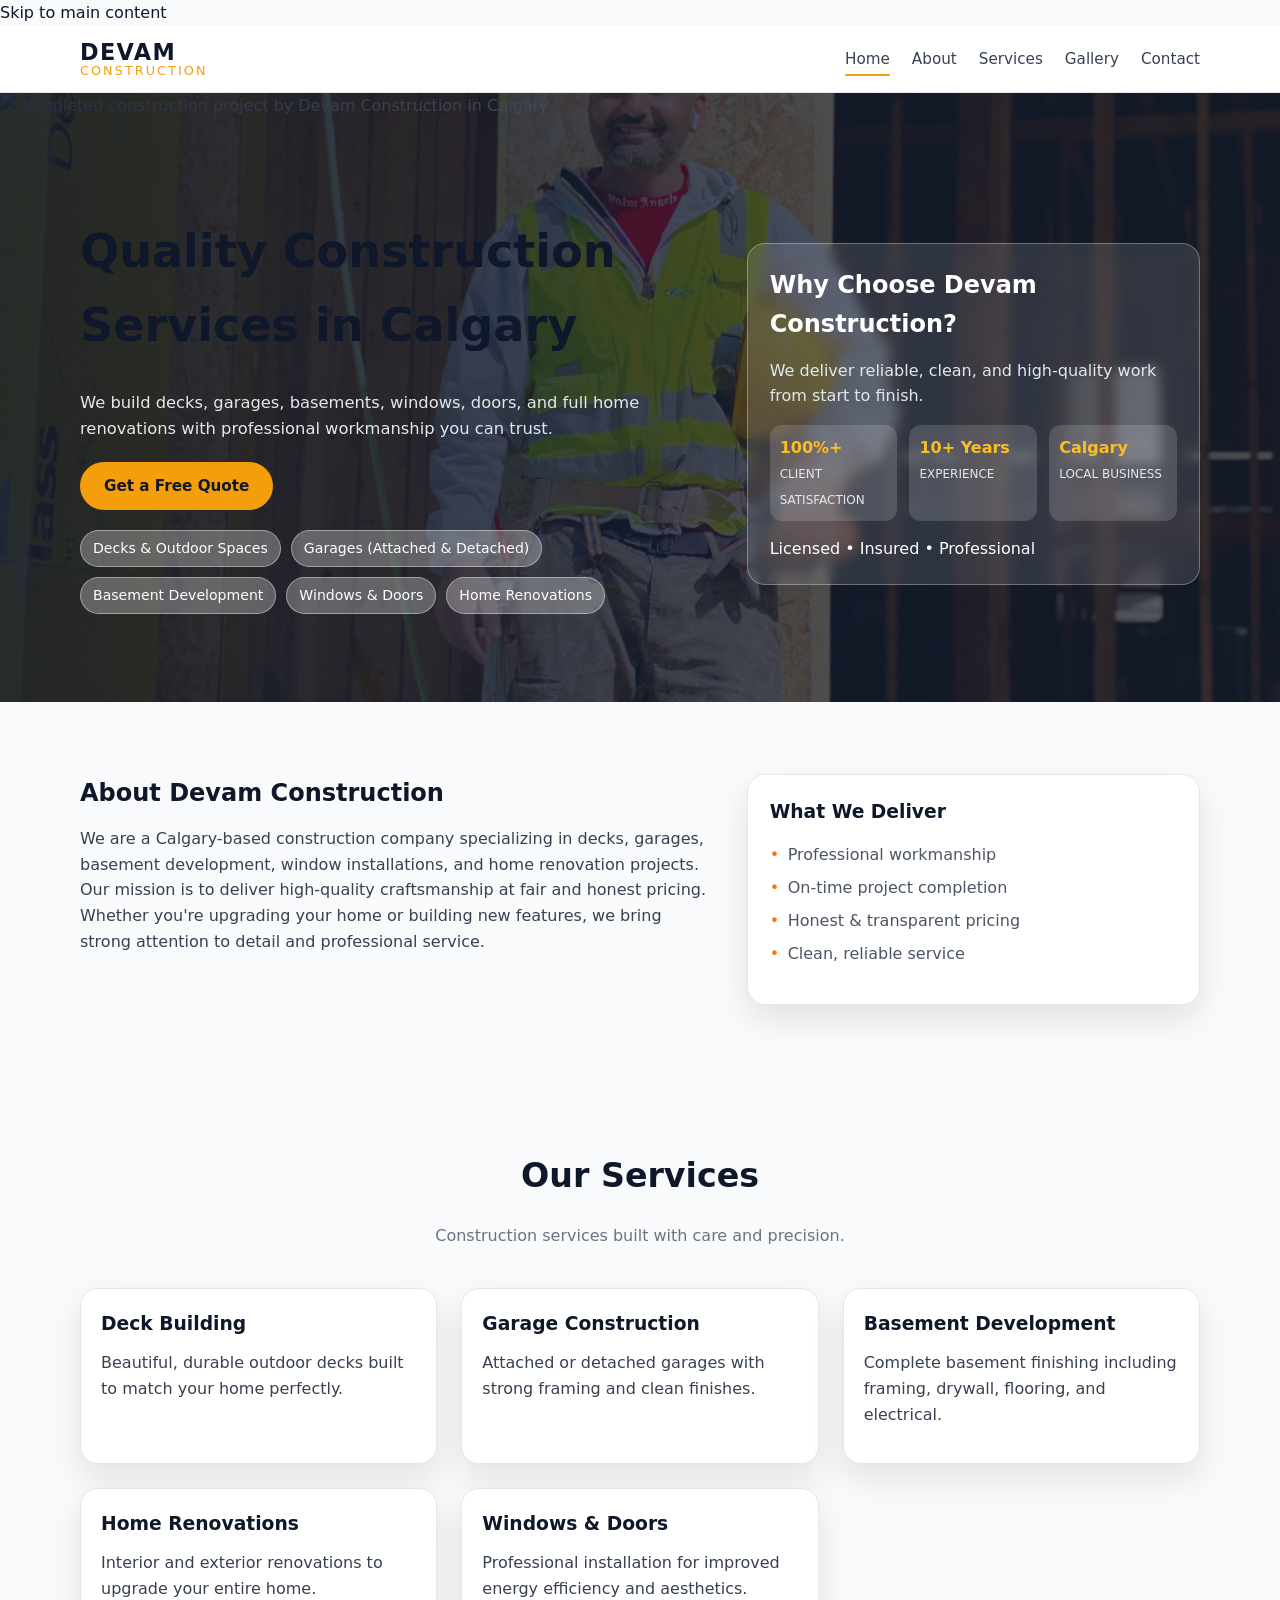
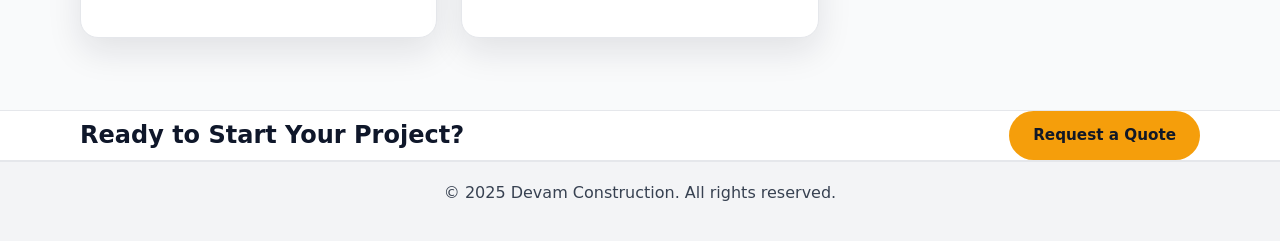
==== commit 34cad006: "Update index.html" ====
--- a/docs/index.html
+++ b/docs/index.html
@@ -11,24 +11,28 @@
     <meta name="keywords" content="construction Calgary, deck builder Calgary, garage builder Calgary, basement development Calgary, home renovation Calgary, window installation Calgary, contractor Calgary">
     <meta name="author" content="Devam Construction">
 
+    <!-- Preload + stylesheet (small speed help) -->
+    <link rel="preload" href="style.css" as="style">
     <link rel="stylesheet" href="style.css">
 </head>
 
 <body>
+<!-- Skip link for accessibility -->
+<a href="#main-content" class="skip-link">Skip to main content</a>
 
 <!-- HEADER -->
-<header class="site-header">
+<header class="site-header" role="banner">
     <div class="container nav-container">
         <div class="logo">
-            <span class="logo-main">Devam</span>
-            <span class="logo-sub">Construction</span>
+            <span class="logo-main">DEVAM</span>
+            <span class="logo-sub">CONSTRUCTION</span>
         </div>
 
-        <nav>
+        <nav aria-label="Main navigation">
             <ul class="nav-links">
                 <li><a href="index.html" class="active btn-nav">Home</a></li>
-                <li><a href="about/index.html">About</a></li>
-                <li><a href="services/index.html">Services</a></li>
+                <li><a href="about.html">About</a></li>
+                <li><a href="services.html">Services</a></li>
                 <li><a href="gallery.html">Gallery</a></li>
                 <li><a href="contact.html">Contact</a></li>
             </ul>
@@ -36,119 +40,128 @@
     </div>
 </header>
 
-<!-- HERO SECTION -->
-<section class="hero">
-    <div class="container hero-grid">
-        <div class="hero-text">
-            <h1>Quality Construction Services in Calgary</h1>
-            <p>We build decks, garages, basements, windows, doors, and full home renovations with professional workmanship you can trust.</p>
+<!-- MAIN LANDMARK -->
+<main id="main-content">
 
-            <!-- ONLY ONE BUTTON REMAINS -->
-            <div class="hero-actions">
-                <a class="btn-primary" href="contact.html">Get a Free Quote</a>
+    <!-- HERO SECTION (LCP image in HTML) -->
+    <section class="hero">
+        <!-- LCP IMAGE: eager + high priority for better performance -->
+        <img
+            src="docs/images/IMG_4483.jpeg"
+            alt="Completed construction project by Devam Construction in Calgary"
+            class="hero-bg"
+            loading="eager"
+            fetchpriority="high"
+        >
+
+        <div class="container hero-grid">
+            <div class="hero-text">
+                <h1>Quality Construction Services in Calgary</h1>
+                <p>We build decks, garages, basements, windows, doors, and full home renovations with professional workmanship you can trust.</p>
+
+                <div class="hero-actions">
+                    <a class="btn-primary" href="contact.html">Get a Free Quote</a>
+                </div>
+
+                <ul class="hero-highlights" aria-label="Main construction services">
+                    <li>Decks &amp; Outdoor Spaces</li>
+                    <li>Garages (Attached &amp; Detached)</li>
+                    <li>Basement Development</li>
+                    <li>Windows &amp; Doors</li>
+                    <li>Home Renovations</li>
+                </ul>
             </div>
 
-            <ul class="hero-highlights">
-                <li>Decks & Outdoor Spaces</li>
-                <li>Garages (Attached & Detached)</li>
-                <li>Basement Development</li>
-                <li>Windows & Doors</li>
-                <li>Home Renovation</li>
-            </ul>
+            <aside class="hero-card" aria-label="Why choose Devam Construction">
+                <h2>Why Choose Devam Construction?</h2>
+                <p>We deliver reliable, clean, and high-quality work from start to finish.</p>
+
+                <div class="hero-stat-row">
+                    <div class="hero-stat">
+                        <span class="stat-number">100%+</span>
+                        <span class="stat-label">Client Satisfaction</span>
+                    </div>
+                    <div class="hero-stat">
+                        <span class="stat-number">10+ Years</span>
+                        <span class="stat-label">Experience</span>
+                    </div>
+                    <div class="hero-stat">
+                        <span class="stat-number">Calgary</span>
+                        <span class="stat-label">Local Business</span>
+                    </div>
+                </div>
+
+                <span class="hero-note">Licensed • Insured • Professional</span>
+            </aside>
         </div>
+    </section>
 
-        <div class="hero-card">
-            <h2>Why Choose Devam Construction?</h2>
-            <p>We deliver reliable, clean, and high-quality work from start to finish.</p>
-
-            <div class="hero-stat-row">
-                <div class="hero-stat">
-                    <span class="stat-number">100%+</span>
-                    <span class="stat-label">Client Satisfaction</span>
-                </div>
-                <div class="hero-stat">
-                    <span class="stat-number">10+ Years</span>
-                    <span class="stat-label">Experience</span>
-                </div>
-                <div class="hero-stat">
-                    <span class="stat-number">Calgary</span>
-                    <span class="stat-label">Local Business</span>
-                </div>
+    <!-- ABOUT PREVIEW -->
+    <section class="section" aria-labelledby="about-preview-heading">
+        <div class="container two-column">
+            <div>
+                <h2 id="about-preview-heading">About Devam Construction</h2>
+                <p>We are a Calgary-based construction company specializing in decks, garages, basement development, window installations, and home renovation projects. Our mission is to deliver high-quality craftsmanship at fair and honest pricing. Whether you're upgrading your home or building new features, we bring strong attention to detail and professional service.</p>
             </div>
 
-            <span class="hero-note">Licensed • Insured • Professional</span>
-        </div>
-    </div>
-</section>
-
-<!-- ABOUT PREVIEW -->
-<section class="section">
-    <div class="container two-column">
-        <div>
-            <h2>About Devam Construction</h2>
-            <p>We are a Calgary-based construction company specializing in decks, garages, basement development, window installations, and home renovation projects. Our mission is to deliver high-quality craftsmanship at fair and honest pricing. Whether you're upgrading your home or building new features, we bring strong attention to detail and professional service.</p>
-            
-            <!-- LEARN MORE BUTTON REMOVED -->
-        </div>
-
-        <div class="info-card">
-            <h3>What We Deliver</h3>
-            <ul class="info-list">
-                <li>Professional workmanship</li>
-                <li>On-time project completion</li>
-                <li>Honest & transparent pricing</li>
-                <li>Clean, reliable service</li>
-            </ul>
-        </div>
-    </div>
-</section>
-
-<!-- SERVICES PREVIEW -->
-<section class="section">
-    <div class="container">
-        <header class="section-header">
-            <h2>Our Services</h2>
-            <p>Construction services built with care and precision.</p>
-        </header>
-
-        <div class="card-grid">
-            <div class="card">
-                <h3>Deck Building</h3>
-                <p>Beautiful, durable outdoor decks built to match your home perfectly.</p>
-            </div>
-
-            <div class="card">
-                <h3>Garage Construction</h3>
-                <p>Attached or detached garages with strong framing and clean finishes.</p>
-            </div>
-
-            <div class="card">
-                <h3>Basement Development</h3>
-                <p>Complete basement finishing including framing, drywall, flooring, and electrical.</p>
-            </div>
-
-            <div class="card">
-                <h3>Home Renovations</h3>
-                <p>Interior and exterior renovations to upgrade your entire home.</p>
-            </div>
-
-            <div class="card">
-                <h3>Windows & Doors</h3>
-                <p>Professional installation for improved energy efficiency and aesthetics.</p>
+            <div class="info-card">
+                <h3>What We Deliver</h3>
+                <ul class="info-list">
+                    <li>Professional workmanship</li>
+                    <li>On-time project completion</li>
+                    <li>Honest &amp; transparent pricing</li>
+                    <li>Clean, reliable service</li>
+                </ul>
             </div>
         </div>
+    </section>
 
-        <!-- REMOVED 'SEE ALL SERVICES' BUTTON -->
-    </div>
-</section>
+    <!-- SERVICES PREVIEW -->
+    <section class="section" aria-labelledby="services-heading">
+        <div class="container">
+            <header class="section-header">
+                <h2 id="services-heading">Our Services</h2>
+                <p>Construction services built with care and precision.</p>
+            </header>
 
-<!-- CALL TO ACTION -->
-<section class="section-accent">
-    <div class="container cta-row">
-        <h2>Ready to Start Your Project?</h2>
-        <a class="btn-primary" href="contact.html">Request a Quote</a>
-    </div>
-</section>
+            <div class="card-grid">
+                <article class="card">
+                    <h3>Deck Building</h3>
+                    <p>Beautiful, durable outdoor decks built to match your home perfectly.</p>
+                </article>
+
+                <article class="card">
+                    <h3>Garage Construction</h3>
+                    <p>Attached or detached garages with strong framing and clean finishes.</p>
+                </article>
+
+                <article class="card">
+                    <h3>Basement Development</h3>
+                    <p>Complete basement finishing including framing, drywall, flooring, and electrical.</p>
+                </article>
+
+                <article class="card">
+                    <h3>Home Renovations</h3>
+                    <p>Interior and exterior renovations to upgrade your entire home.</p>
+                </article>
+
+                <article class="card">
+                    <h3>Windows &amp; Doors</h3>
+                    <p>Professional installation for improved energy efficiency and aesthetics.</p>
+                </article>
+            </div>
+        </div>
+    </section>
+
+    <!-- CALL TO ACTION -->
+    <section class="section-accent">
+        <div class="container cta-row">
+            <h2>Ready to Start Your Project?</h2>
+            <a class="btn-primary" href="contact.html">Request a Quote</a>
+        </div>
+    </section>
+
+</main>
 
 <!-- FOOTER -->
 <footer class="site-footer">
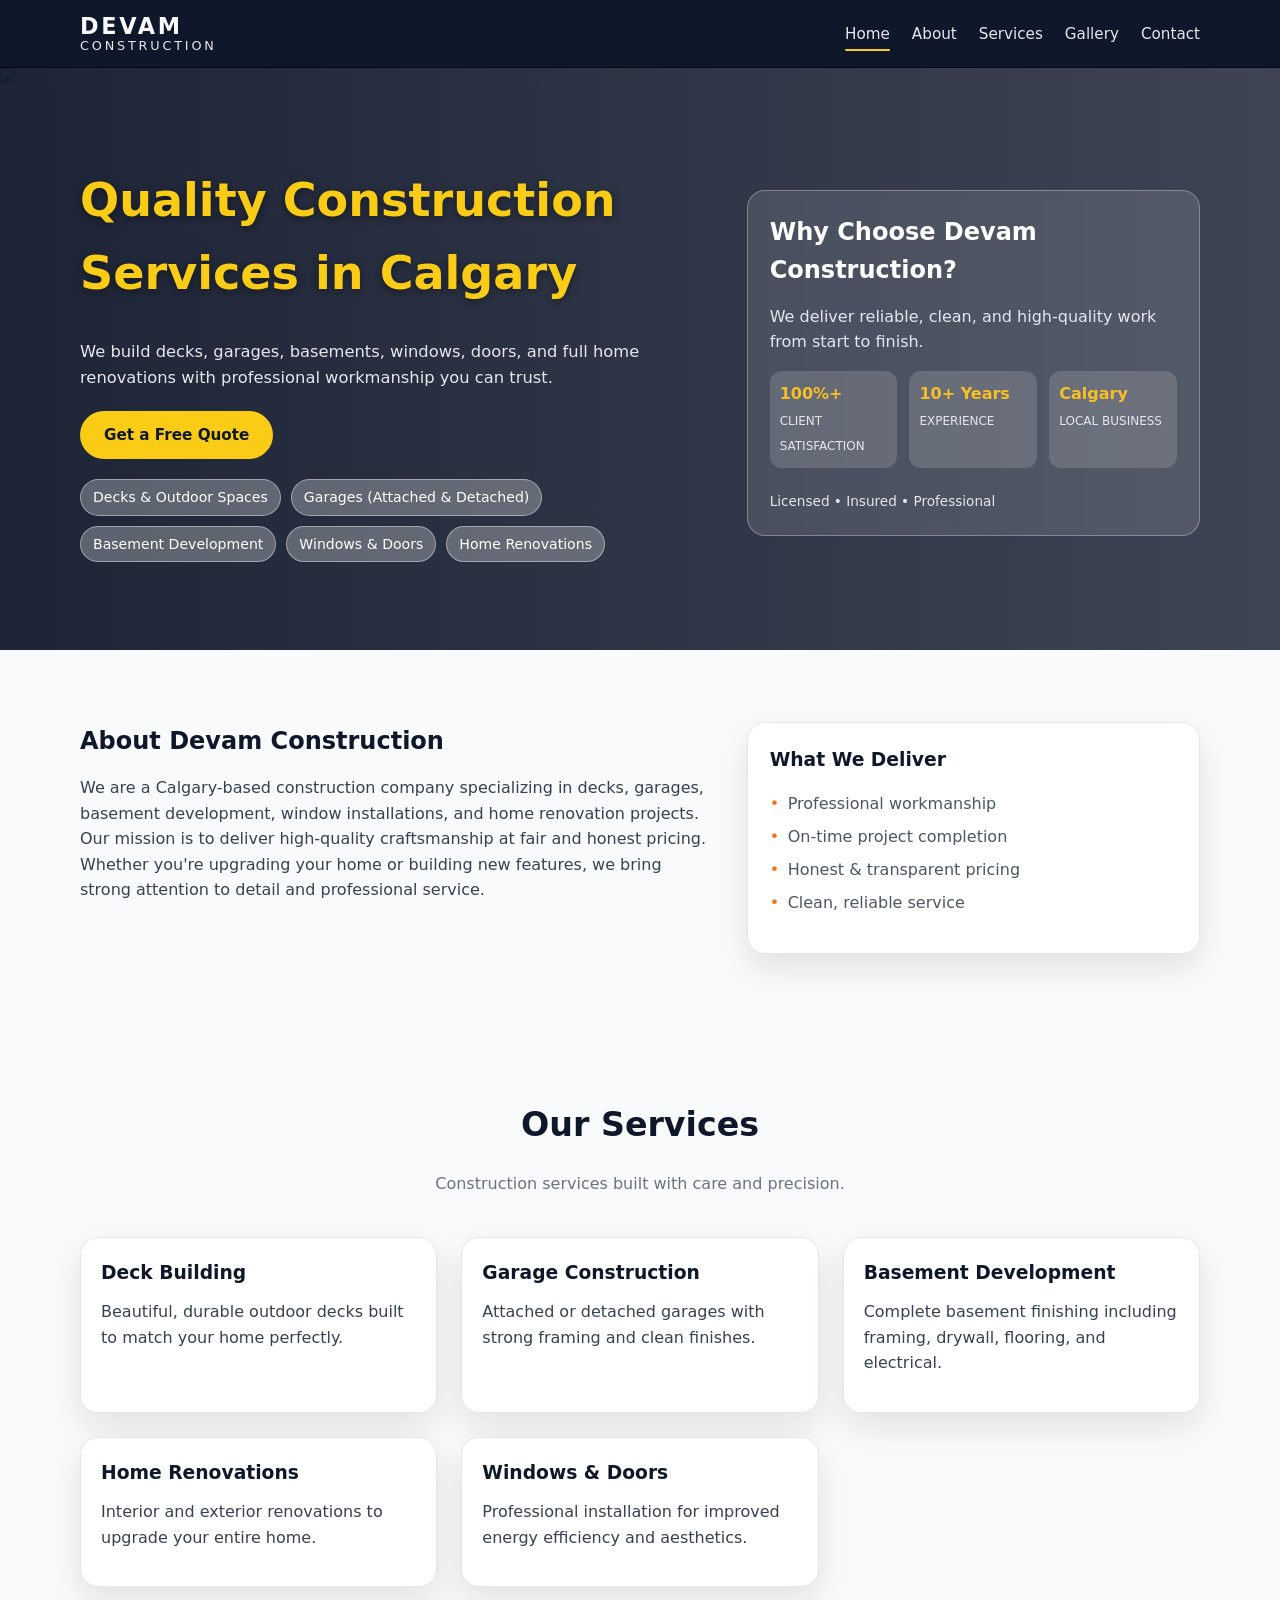
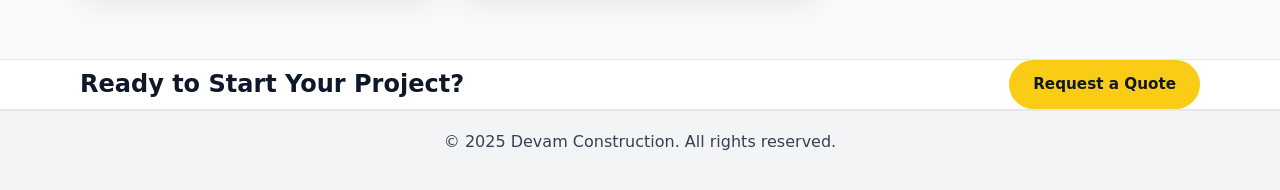
==== commit 30185f82: "Update index.html" ====
--- a/docs/index.html
+++ b/docs/index.html
@@ -47,7 +47,7 @@
     <section class="hero">
         <!-- LCP IMAGE: eager + high priority for better performance -->
         <img
-            src="docs/images/IMG_4483.jpeg"
+            src="docs/images/IMG_4483.jpg"
             alt="Completed construction project by Devam Construction in Calgary"
             class="hero-bg"
             loading="eager"
--- a/docs/style.css
+++ b/docs/style.css
@@ -36,7 +36,6 @@
     color: #0f172a;
 }
 
-/* Make body text easy to read everywhere */
 p {
     margin: 0 0 1em;
     font-size: 1rem;
@@ -77,15 +76,36 @@
 }
 
 /* ===========================
-   Header (LIGHT VERSION)
+   Skip Link (Accessibility)
+=========================== */
+
+.skip-link {
+    position: absolute;
+    left: -999px;
+    top: 8px;
+    padding: 8px 14px;
+    background: #facc15;
+    color: #111827;
+    font-weight: 600;
+    border-radius: 999px;
+    z-index: 100;
+}
+
+.skip-link:focus {
+    left: 12px;
+}
+
+/* ===========================
+   Header (High-contrast)
 =========================== */
 
 .site-header {
     position: sticky;
     top: 0;
     z-index: 50;
-    background: #ffffff;
-    border-bottom: 1px solid #e5e7eb;
+    background: #0f172a;          /* dark background for strong contrast */
+    border-bottom: 1px solid #020617;
+    color: #f9fafb;
 }
 
 .nav-container {
@@ -103,17 +123,17 @@
 
 .logo-main {
     font-size: 1.4rem;
-    font-weight: 700;
-    letter-spacing: 0.06em;
+    font-weight: 800;
+    letter-spacing: 0.12em;
     text-transform: uppercase;
-    color: #0f172a;
+    color: #f9fafb;
 }
 
 .logo-sub {
     font-size: 0.8rem;
-    letter-spacing: 0.16em;
+    letter-spacing: 0.22em;
     text-transform: uppercase;
-    color: #f59e0b;
+    color: #e5e7eb;               /* light grey on dark = good contrast */
 }
 
 .nav-links {
@@ -126,7 +146,7 @@
 
 .nav-links a {
     font-size: 0.95rem;
-    color: #374151;
+    color: #e5e7eb;
     font-weight: 500;
     position: relative;
     padding: 4px 0;
@@ -139,7 +159,7 @@
     bottom: -4px;
     width: 0;
     height: 2px;
-    background: #f59e0b;
+    background: #facc15;
     border-radius: 999px;
     transition: width 0.18s ease;
 }
@@ -156,11 +176,18 @@
 .hero {
     position: relative;
     padding: 0;
-    background-image: url("images/IMG_4483.jpeg");
-    background-size: cover;
-    background-position: center;
-    background-repeat: no-repeat;
     color: #ffffff;
+    overflow: hidden;
+}
+
+/* LCP background image controlled in HTML */
+.hero-bg {
+    position: absolute;
+    inset: 0;
+    width: 100%;
+    height: 100%;
+    object-fit: cover;
+    z-index: 0;
 }
 
 .hero::before {
@@ -169,13 +196,15 @@
     inset: 0;
     background: linear-gradient(
         to right,
-        rgba(15, 23, 42, 0.9),
-        rgba(15, 23, 42, 0.65)
+        rgba(15, 23, 42, 0.94),
+        rgba(15, 23, 42, 0.80)
     );
+    z-index: 1;
 }
 
 .hero-grid {
     position: relative;
+    z-index: 2;
     display: grid;
     grid-template-columns: minmax(0, 1.4fr) minmax(0, 1fr);
     gap: 32px;
@@ -185,6 +214,8 @@
 
 .hero-text h1 {
     font-size: clamp(2.4rem, 3.6vw, 3.2rem);
+    color: #facc15; /* yellow heading */
+    text-shadow: 0 2px 8px rgba(0, 0, 0, 0.45);
 }
 
 .hero-text p {
@@ -214,7 +245,7 @@
 }
 
 .btn-primary {
-    background-color: #f59e0b;
+    background-color: #facc15;
     color: #111827;
 }
 
@@ -249,8 +280,6 @@
     font-size: 0.88rem;
     padding: 6px 12px;
     border-radius: 999px;
-
-    /* more visible */
     background: rgba(255, 255, 255, 0.28);
     border: 1px solid rgba(255, 255, 255, 0.4);
     color: #ffffff;
@@ -297,6 +326,13 @@
     color: #e5e7eb;
     text-transform: uppercase;
     font-size: 0.75rem;
+}
+
+.hero-note {
+    display: inline-block;
+    margin-top: 8px;
+    font-size: 0.85rem;
+    color: #e5e7eb;
 }
 
 /* ===========================
@@ -385,7 +421,7 @@
 }
 
 /* ===========================
-   Footer (LIGHT VERSION)
+   Footer
 =========================== */
 
 .site-footer {
@@ -404,7 +440,6 @@
    Responsive: Tablets & Mobile
 =========================== */
 
-/* Up to ~720px wide (phones + small tablets portrait) */
 @media (max-width: 720px) {
     .nav-container {
         flex-direction: column;
@@ -460,7 +495,6 @@
     }
 }
 
-/* Extra small phones */
 @media (max-width: 480px) {
     .container {
         width: min(100% - 24px, 100%);
--- a/docs/style.css
+++ b/docs/style.css
@@ -36,7 +36,6 @@
     color: #0f172a;
 }
 
-/* Make body text easy to read everywhere */
 p {
     margin: 0 0 1em;
     font-size: 1rem;
@@ -77,15 +76,36 @@
 }
 
 /* ===========================
-   Header (LIGHT VERSION)
+   Skip Link (Accessibility)
+=========================== */
+
+.skip-link {
+    position: absolute;
+    left: -999px;
+    top: 8px;
+    padding: 8px 14px;
+    background: #facc15;
+    color: #111827;
+    font-weight: 600;
+    border-radius: 999px;
+    z-index: 100;
+}
+
+.skip-link:focus {
+    left: 12px;
+}
+
+/* ===========================
+   Header (High-contrast)
 =========================== */
 
 .site-header {
     position: sticky;
     top: 0;
     z-index: 50;
-    background: #ffffff;
-    border-bottom: 1px solid #e5e7eb;
+    background: #0f172a;          /* dark background for strong contrast */
+    border-bottom: 1px solid #020617;
+    color: #f9fafb;
 }
 
 .nav-container {
@@ -103,17 +123,17 @@
 
 .logo-main {
     font-size: 1.4rem;
-    font-weight: 700;
-    letter-spacing: 0.06em;
+    font-weight: 800;
+    letter-spacing: 0.12em;
     text-transform: uppercase;
-    color: #0f172a;
+    color: #f9fafb;
 }
 
 .logo-sub {
     font-size: 0.8rem;
-    letter-spacing: 0.16em;
+    letter-spacing: 0.22em;
     text-transform: uppercase;
-    color: #f59e0b;
+    color: #e5e7eb;               /* light grey on dark = good contrast */
 }
 
 .nav-links {
@@ -126,7 +146,7 @@
 
 .nav-links a {
     font-size: 0.95rem;
-    color: #374151;
+    color: #e5e7eb;
     font-weight: 500;
     position: relative;
     padding: 4px 0;
@@ -139,7 +159,7 @@
     bottom: -4px;
     width: 0;
     height: 2px;
-    background: #f59e0b;
+    background: #facc15;
     border-radius: 999px;
     transition: width 0.18s ease;
 }
@@ -156,11 +176,18 @@
 .hero {
     position: relative;
     padding: 0;
-    background-image: url("images/IMG_4483.jpeg");
-    background-size: cover;
-    background-position: center;
-    background-repeat: no-repeat;
     color: #ffffff;
+    overflow: hidden;
+}
+
+/* LCP background image controlled in HTML */
+.hero-bg {
+    position: absolute;
+    inset: 0;
+    width: 100%;
+    height: 100%;
+    object-fit: cover;
+    z-index: 0;
 }
 
 .hero::before {
@@ -169,13 +196,15 @@
     inset: 0;
     background: linear-gradient(
         to right,
-        rgba(15, 23, 42, 0.9),
-        rgba(15, 23, 42, 0.65)
+        rgba(15, 23, 42, 0.94),
+        rgba(15, 23, 42, 0.80)
     );
+    z-index: 1;
 }
 
 .hero-grid {
     position: relative;
+    z-index: 2;
     display: grid;
     grid-template-columns: minmax(0, 1.4fr) minmax(0, 1fr);
     gap: 32px;
@@ -185,6 +214,8 @@
 
 .hero-text h1 {
     font-size: clamp(2.4rem, 3.6vw, 3.2rem);
+    color: #facc15; /* yellow heading */
+    text-shadow: 0 2px 8px rgba(0, 0, 0, 0.45);
 }
 
 .hero-text p {
@@ -214,7 +245,7 @@
 }
 
 .btn-primary {
-    background-color: #f59e0b;
+    background-color: #facc15;
     color: #111827;
 }
 
@@ -249,8 +280,6 @@
     font-size: 0.88rem;
     padding: 6px 12px;
     border-radius: 999px;
-
-    /* more visible */
     background: rgba(255, 255, 255, 0.28);
     border: 1px solid rgba(255, 255, 255, 0.4);
     color: #ffffff;
@@ -297,6 +326,13 @@
     color: #e5e7eb;
     text-transform: uppercase;
     font-size: 0.75rem;
+}
+
+.hero-note {
+    display: inline-block;
+    margin-top: 8px;
+    font-size: 0.85rem;
+    color: #e5e7eb;
 }
 
 /* ===========================
@@ -385,7 +421,7 @@
 }
 
 /* ===========================
-   Footer (LIGHT VERSION)
+   Footer
 =========================== */
 
 .site-footer {
@@ -404,7 +440,6 @@
    Responsive: Tablets & Mobile
 =========================== */
 
-/* Up to ~720px wide (phones + small tablets portrait) */
 @media (max-width: 720px) {
     .nav-container {
         flex-direction: column;
@@ -460,7 +495,6 @@
     }
 }
 
-/* Extra small phones */
 @media (max-width: 480px) {
     .container {
         width: min(100% - 24px, 100%);
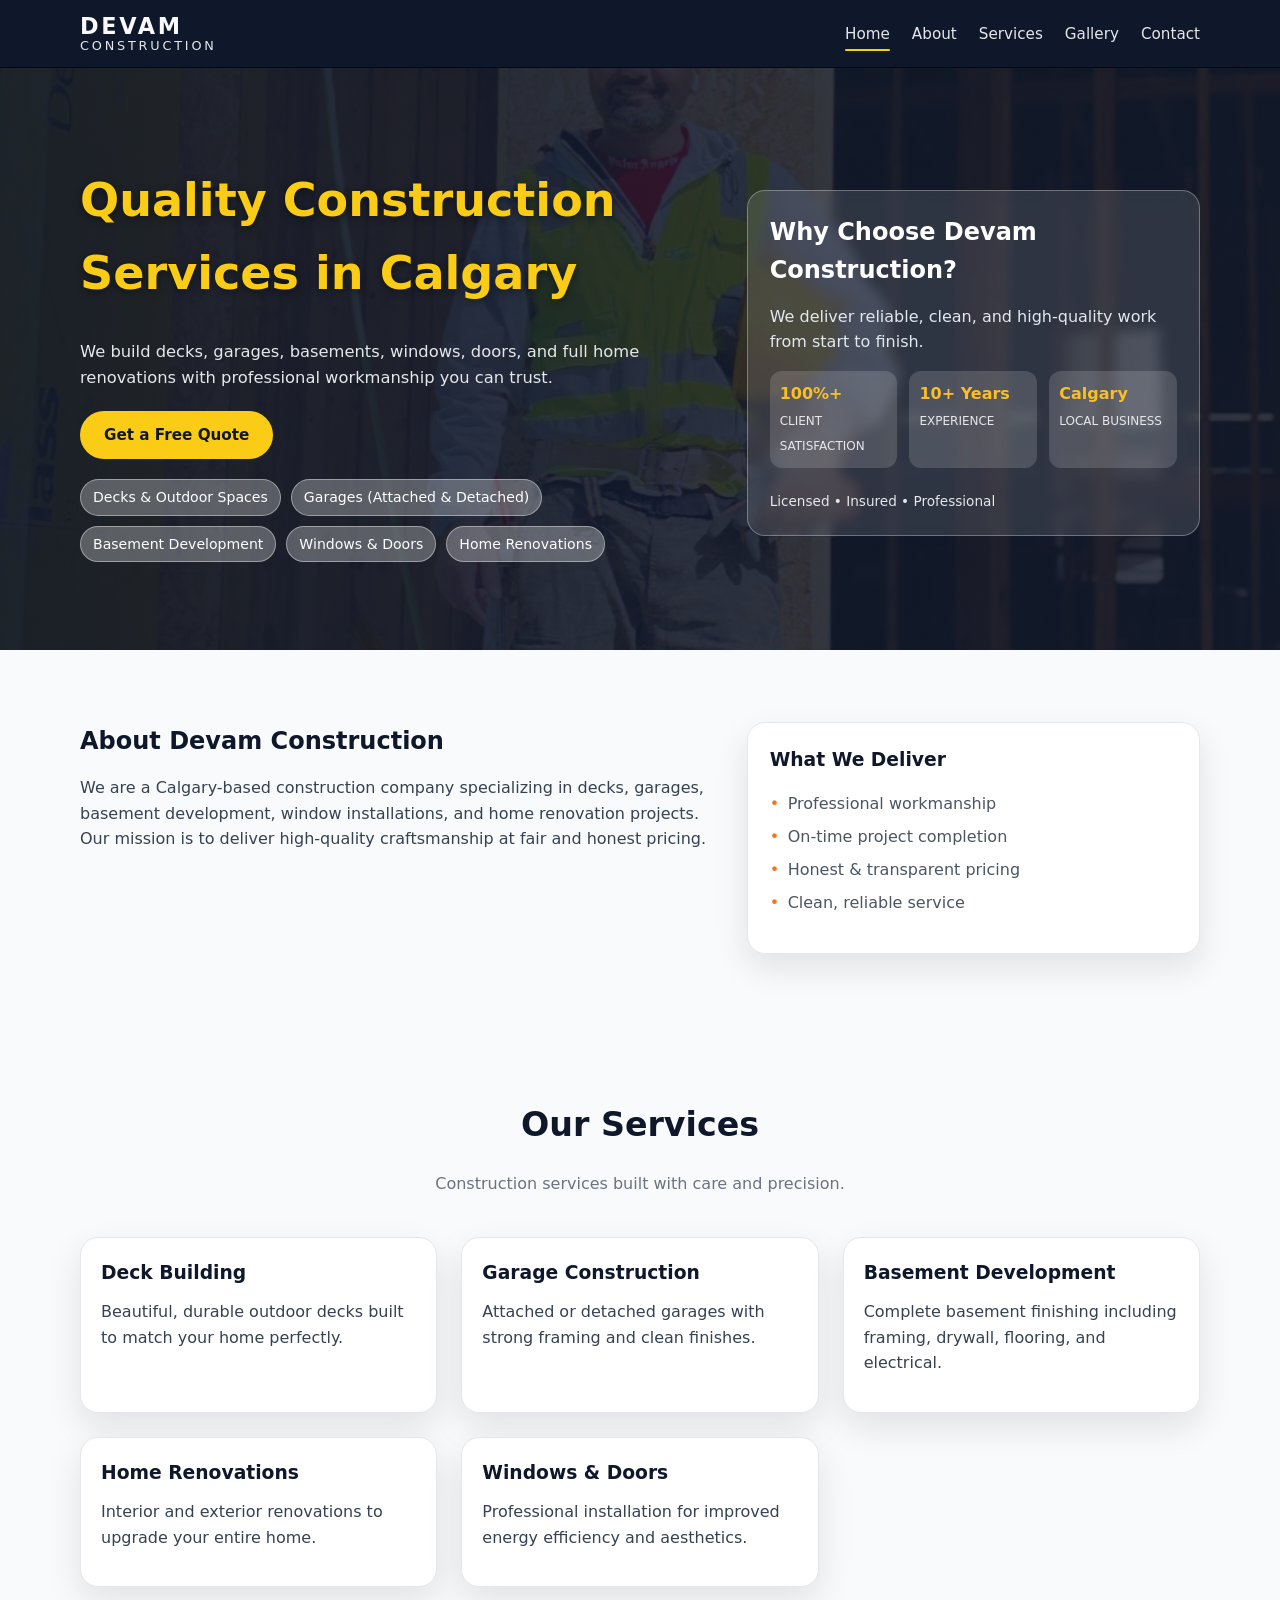
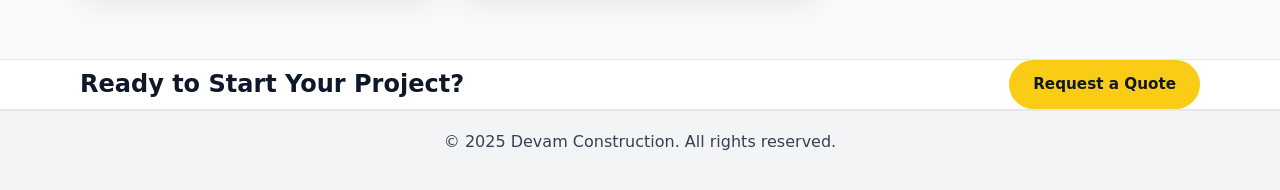
==== commit 6b66b657: "Update index.html" ====
--- a/docs/index.html
+++ b/docs/index.html
@@ -11,13 +11,14 @@
     <meta name="keywords" content="construction Calgary, deck builder Calgary, garage builder Calgary, basement development Calgary, home renovation Calgary, window installation Calgary, contractor Calgary">
     <meta name="author" content="Devam Construction">
 
-    <!-- Preload + stylesheet (small speed help) -->
+    <!-- Preload + stylesheet -->
     <link rel="preload" href="style.css" as="style">
     <link rel="stylesheet" href="style.css">
 </head>
 
 <body>
-<!-- Skip link for accessibility -->
+
+<!-- Skip link -->
 <a href="#main-content" class="skip-link">Skip to main content</a>
 
 <!-- HEADER -->
@@ -40,21 +41,24 @@
     </div>
 </header>
 
-<!-- MAIN LANDMARK -->
+<!-- MAIN CONTENT -->
 <main id="main-content">
 
-    <!-- HERO SECTION (LCP image in HTML) -->
+    <!-- HERO SECTION (Background Image) -->
     <section class="hero">
-        <!-- LCP IMAGE: eager + high priority for better performance -->
+
+        <!-- Corrected hero image path -->
         <img
-            src="docs/images/IMG_4483.jpg"
-            alt="Completed construction project by Devam Construction in Calgary"
+            src="images/IMG_4483.jpg"
+            alt="Construction project by Devam Construction in Calgary"
             class="hero-bg"
             loading="eager"
             fetchpriority="high"
         >
 
         <div class="container hero-grid">
+
+            <!-- HERO LEFT SIDE -->
             <div class="hero-text">
                 <h1>Quality Construction Services in Calgary</h1>
                 <p>We build decks, garages, basements, windows, doors, and full home renovations with professional workmanship you can trust.</p>
@@ -63,16 +67,17 @@
                     <a class="btn-primary" href="contact.html">Get a Free Quote</a>
                 </div>
 
-                <ul class="hero-highlights" aria-label="Main construction services">
-                    <li>Decks &amp; Outdoor Spaces</li>
-                    <li>Garages (Attached &amp; Detached)</li>
+                <ul class="hero-highlights">
+                    <li>Decks & Outdoor Spaces</li>
+                    <li>Garages (Attached & Detached)</li>
                     <li>Basement Development</li>
-                    <li>Windows &amp; Doors</li>
+                    <li>Windows & Doors</li>
                     <li>Home Renovations</li>
                 </ul>
             </div>
 
-            <aside class="hero-card" aria-label="Why choose Devam Construction">
+            <!-- HERO RIGHT SIDE CARD -->
+            <aside class="hero-card" aria-label="Why Choose Devam Construction">
                 <h2>Why Choose Devam Construction?</h2>
                 <p>We deliver reliable, clean, and high-quality work from start to finish.</p>
 
@@ -81,10 +86,12 @@
                         <span class="stat-number">100%+</span>
                         <span class="stat-label">Client Satisfaction</span>
                     </div>
+
                     <div class="hero-stat">
                         <span class="stat-number">10+ Years</span>
                         <span class="stat-label">Experience</span>
                     </div>
+
                     <div class="hero-stat">
                         <span class="stat-number">Calgary</span>
                         <span class="stat-label">Local Business</span>
@@ -97,19 +104,18 @@
     </section>
 
     <!-- ABOUT PREVIEW -->
-    <section class="section" aria-labelledby="about-preview-heading">
+    <section class="section">
         <div class="container two-column">
             <div>
-                <h2 id="about-preview-heading">About Devam Construction</h2>
-                <p>We are a Calgary-based construction company specializing in decks, garages, basement development, window installations, and home renovation projects. Our mission is to deliver high-quality craftsmanship at fair and honest pricing. Whether you're upgrading your home or building new features, we bring strong attention to detail and professional service.</p>
+                <h2>About Devam Construction</h2>
+                <p>We are a Calgary-based construction company specializing in decks, garages, basement development, window installations, and home renovation projects. Our mission is to deliver high-quality craftsmanship at fair and honest pricing.</p>
             </div>
-
             <div class="info-card">
                 <h3>What We Deliver</h3>
                 <ul class="info-list">
                     <li>Professional workmanship</li>
                     <li>On-time project completion</li>
-                    <li>Honest &amp; transparent pricing</li>
+                    <li>Honest & transparent pricing</li>
                     <li>Clean, reliable service</li>
                 </ul>
             </div>
@@ -117,10 +123,10 @@
     </section>
 
     <!-- SERVICES PREVIEW -->
-    <section class="section" aria-labelledby="services-heading">
+    <section class="section">
         <div class="container">
             <header class="section-header">
-                <h2 id="services-heading">Our Services</h2>
+                <h2>Our Services</h2>
                 <p>Construction services built with care and precision.</p>
             </header>
 
@@ -146,7 +152,7 @@
                 </article>
 
                 <article class="card">
-                    <h3>Windows &amp; Doors</h3>
+                    <h3>Windows & Doors</h3>
                     <p>Professional installation for improved energy efficiency and aesthetics.</p>
                 </article>
             </div>
